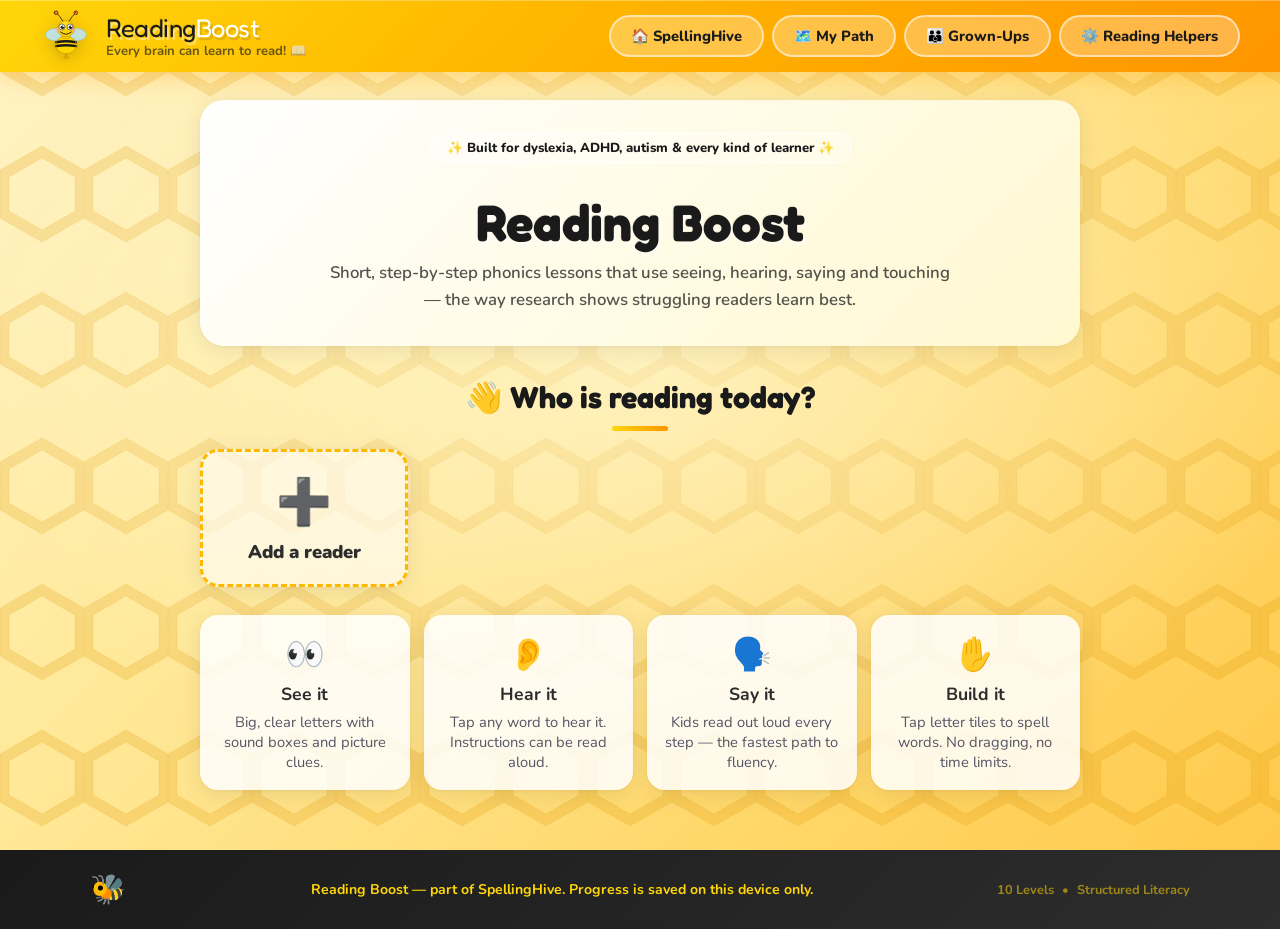
==== reading.html @ 7a314a04 "Add Reading Boost: structured phonics program for kids with learning differences New reading.html pa" ====
<!DOCTYPE html>
<html lang="en">
<head>
  <meta charset="UTF-8" />
  <meta name="viewport" content="width=device-width, initial-scale=1.0" />
  <title>Reading Boost — SpellingHive</title>
  <meta name="description" content="A structured, multisensory phonics program that helps kids with dyslexia, ADHD and other learning differences build reading skills fast." />
  <link rel="preconnect" href="https://fonts.googleapis.com" />
  <link rel="preconnect" href="https://fonts.gstatic.com" crossorigin />
  <link href="https://fonts.googleapis.com/css2?family=Fredoka+One&family=Nunito:wght@400;600;700;800;900&family=Lexend:wght@400;600;700&family=Atkinson+Hyperlegible:wght@400;700&display=swap" rel="stylesheet" />
  <link rel="stylesheet" href="styles.css" />
  <link rel="stylesheet" href="reading.css" />
</head>
<body>

<div class="hc-bg" aria-hidden="true"></div>
<div id="confettiContainer" class="confetti-container" aria-hidden="true"></div>

<!-- ===== HEADER ===== -->
<header class="site-header">
  <div class="header-inner">
    <a class="logo-area" href="index.html">
      <div class="bee-wrap">
        <svg class="bee" viewBox="0 0 160 190" xmlns="http://www.w3.org/2000/svg" aria-label="Happy bee mascot">
          <!-- Wings (behind body) -->
          <ellipse cx="42" cy="90" rx="36" ry="22" fill="rgba(186,230,255,0.85)" stroke="#7ec8f0" stroke-width="2" class="wing-left"/>
          <ellipse cx="118" cy="90" rx="36" ry="22" fill="rgba(186,230,255,0.85)" stroke="#7ec8f0" stroke-width="2" class="wing-right"/>
          <!-- Body -->
          <ellipse cx="80" cy="128" rx="38" ry="32" fill="#FFD700"/>
          <!-- Stripes -->
          <path d="M44 118 Q80 111 116 118" stroke="#1a1a1a" stroke-width="9" fill="none" stroke-linecap="round"/>
          <path d="M43 132 Q80 125 117 132" stroke="#1a1a1a" stroke-width="9" fill="none" stroke-linecap="round"/>
          <!-- Body border -->
          <ellipse cx="80" cy="128" rx="38" ry="32" fill="none" stroke="#c8950a" stroke-width="2.5"/>
          <!-- Stinger -->
          <polygon points="80,159 71,176 89,176" fill="#e6a800" stroke="#b8840a" stroke-width="1.5"/>
          <!-- Neck connector -->
          <ellipse cx="80" cy="94" rx="15" ry="11" fill="#FFD700" stroke="#c8950a" stroke-width="2"/>
          <!-- Head -->
          <circle cx="80" cy="68" r="30" fill="#FFD700" stroke="#c8950a" stroke-width="2.5"/>
          <!-- Forehead shine -->
          <ellipse cx="72" cy="52" rx="10" ry="6" fill="rgba(255,255,255,0.3)" transform="rotate(-15,72,52)"/>
          <!-- Eyes -->
          <circle cx="65" cy="62" r="11" fill="white" stroke="#1a1a1a" stroke-width="2"/>
          <circle cx="95" cy="62" r="11" fill="white" stroke="#1a1a1a" stroke-width="2"/>
          <circle cx="67" cy="63" r="6.5" fill="#1a1a1a"/>
          <circle cx="97" cy="63" r="6.5" fill="#1a1a1a"/>
          <!-- Eye shine -->
          <circle cx="70" cy="60" r="2.5" fill="white"/>
          <circle cx="100" cy="60" r="2.5" fill="white"/>
          <!-- Happy smile -->
          <path d="M60 80 Q80 98 100 80" stroke="#1a1a1a" stroke-width="3.5" fill="none" stroke-linecap="round"/>
          <!-- Rosy cheeks -->
          <circle cx="52" cy="74" r="9" fill="#FF9EAB" opacity="0.45"/>
          <circle cx="108" cy="74" r="9" fill="#FF9EAB" opacity="0.45"/>
          <!-- Antennae -->
          <path d="M68 40 Q58 22 46 12" stroke="#1a1a1a" stroke-width="3" fill="none" stroke-linecap="round"/>
          <circle cx="44" cy="10" r="7" fill="#FF6B35" stroke="#1a1a1a" stroke-width="2"/>
          <path d="M92 40 Q102 22 114 12" stroke="#1a1a1a" stroke-width="3" fill="none" stroke-linecap="round"/>
          <circle cx="116" cy="10" r="7" fill="#FF6B35" stroke="#1a1a1a" stroke-width="2"/>
          <!-- Tiny heart on antenna -->
          <text x="38" y="10" font-size="8" text-anchor="middle">♥</text>
          <text x="114" y="10" font-size="8" text-anchor="middle">♥</text>
        </svg>
      </div>
      <div class="logo-text">
        <div class="logo-title">Reading<span>Boost</span></div>
        <div class="logo-tag">Every brain can learn to read! 📖</div>
      </div>
    </a>

    <nav class="top-nav" aria-label="Main navigation">
      <a class="nav-btn" href="index.html">🏠 SpellingHive</a>
      <button class="nav-btn" id="navMap">🗺️ My Path</button>
      <button class="nav-btn" id="navParent">👪 Grown-Ups</button>
      <button class="nav-btn" id="navSettings" aria-haspopup="dialog">⚙️ Reading Helpers</button>
    </nav>
  </div>
</header>

<!-- ===== PROFILE SCREEN ===== -->
<main id="profileScreen" class="screen rb-screen">
  <div class="inner-wrap">
    <section class="rb-hero">
      <div class="hero-badge">✨ Built for dyslexia, ADHD, autism &amp; every kind of learner ✨</div>
      <h1 class="hero-title">Reading Boost</h1>
      <p class="hero-sub">Short, step-by-step phonics lessons that use seeing, hearing, saying and touching — the way research shows struggling readers learn best.</p>
    </section>

    <h2 class="section-heading">👋 Who is reading today?</h2>
    <div id="profileGrid" class="profile-grid"></div>

    <form id="newProfileForm" class="new-profile hidden" autocomplete="off">
      <h3>Add a reader</h3>
      <label for="newName">First name</label>
      <input id="newName" maxlength="20" required placeholder="e.g. Maya" />
      <fieldset>
        <legend>Pick a buddy</legend>
        <div id="avatarPick" class="avatar-pick"></div>
      </fieldset>
      <div class="row-btns">
        <button type="submit" class="btn-primary">Save reader</button>
        <button type="button" class="btn-outline" id="cancelNewProfile">Cancel</button>
      </div>
    </form>

    <section class="pillars">
      <div class="pillar"><span>👀</span><b>See it</b><p>Big, clear letters with sound boxes and picture clues.</p></div>
      <div class="pillar"><span>👂</span><b>Hear it</b><p>Tap any word to hear it. Instructions can be read aloud.</p></div>
      <div class="pillar"><span>🗣️</span><b>Say it</b><p>Kids read out loud every step — the fastest path to fluency.</p></div>
      <div class="pillar"><span>✋</span><b>Build it</b><p>Tap letter tiles to spell words. No dragging, no time limits.</p></div>
    </section>
  </div>
</main>

<!-- ===== LEVEL MAP ===== -->
<main id="mapScreen" class="screen rb-screen">
  <div class="inner-wrap">
    <div class="screen-topbar">
      <button class="back-btn" id="switchReader"><span class="back-arrow">←</span> Readers</button>
      <h2 class="screen-title" id="mapTitle">My Reading Path</h2>
      <div class="score-pill"><span class="score-star">⭐</span><span id="mapStars">0</span></div>
    </div>

    <div class="today-card" id="todayCard"></div>
    <ol class="level-path" id="levelPath"></ol>
  </div>
</main>

<!-- ===== LESSON ===== -->
<main id="lessonScreen" class="screen rb-screen">
  <div class="inner-wrap">
    <div class="screen-topbar">
      <button class="back-btn" id="quitLesson"><span class="back-arrow">←</span> Stop</button>
      <h2 class="screen-title" id="lessonTitle">Lesson</h2>
      <div class="score-pill"><span class="score-star">⭐</span><span id="lessonStars">0</span></div>
    </div>
    <div class="step-dots" id="stepDots" aria-label="Lesson steps"></div>
    <div id="activity" class="activity" aria-live="polite"></div>
  </div>
</main>

<!-- ===== GROWN-UPS DASHBOARD ===== -->
<main id="parentScreen" class="screen rb-screen">
  <div class="inner-wrap">
    <div class="screen-topbar">
      <button class="back-btn" id="backFromParent"><span class="back-arrow">←</span> Back</button>
      <h2 class="screen-title">👪 Grown-Ups Corner</h2>
    </div>
    <div id="parentBody"></div>
  </div>
</main>

<!-- ===== SETTINGS DIALOG ===== -->
<dialog id="settingsDialog" class="settings-dialog" aria-labelledby="settingsTitle">
  <form method="dialog" id="settingsForm">
    <h2 id="settingsTitle">⚙️ Reading Helpers</h2>
    <p class="settings-note">Try different helpers to find what makes reading feel easiest. Saved for each reader.</p>

    <label class="set-row">Letter style
      <select name="font">
        <option value="default">Friendly (Nunito)</option>
        <option value="lexend">Easy-read (Lexend)</option>
        <option value="atkinson">Extra-clear (Atkinson Hyperlegible)</option>
      </select>
    </label>

    <label class="set-row">Text size
      <select name="size">
        <option value="m">Medium</option>
        <option value="l">Large</option>
        <option value="xl">Extra large</option>
      </select>
    </label>

    <label class="set-row">Spacing
      <select name="spacing">
        <option value="normal">Normal</option>
        <option value="wide">Wide (less crowding)</option>
      </select>
    </label>

    <div class="set-row">Color tint behind words
      <div class="tint-pick" role="radiogroup" aria-label="Color tint">
        <label><input type="radio" name="tint" value="none" /><span class="tint t-none">None</span></label>
        <label><input type="radio" name="tint" value="cream" /><span class="tint t-cream">Cream</span></label>
        <label><input type="radio" name="tint" value="blue" /><span class="tint t-blue">Blue</span></label>
        <label><input type="radio" name="tint" value="green" /><span class="tint t-green">Green</span></label>
        <label><input type="radio" name="tint" value="peach" /><span class="tint t-peach">Peach</span></label>
        <label><input type="radio" name="tint" value="lilac" /><span class="tint t-lilac">Lilac</span></label>
      </div>
    </div>

    <label class="set-row">Voice speed
      <select name="rate">
        <option value="0.6">Slow</option>
        <option value="0.8">Medium</option>
        <option value="1">Normal</option>
      </select>
    </label>

    <label class="set-check"><input type="checkbox" name="autoRead" /> Read instructions out loud</label>
    <label class="set-check"><input type="checkbox" name="ruler" /> Reading ruler (one line at a time)</label>
    <label class="set-check"><input type="checkbox" name="breaks" /> Brain breaks between activities</label>
    <label class="set-check"><input type="checkbox" name="calm" /> Calm mode (no animations or confetti)</label>
    <label class="set-check"><input type="checkbox" name="quick" /> Short lessons (about 5 minutes)</label>

    <div class="set-preview" id="setPreview">The cat sat on a mat.</div>

    <div class="row-btns">
      <button class="btn-primary" value="save">Done</button>
    </div>
  </form>
</dialog>

<div class="toast" id="toast" role="status" aria-live="polite"></div>

<footer class="site-footer">
  <div class="footer-inner">
    <div class="footer-bee">🐝</div>
    <div class="footer-text"><strong>Reading Boost</strong> — part of SpellingHive. Progress is saved on this device only.</div>
    <div class="footer-links"><span>10 Levels</span><span>•</span><span>Structured Literacy</span></div>
  </div>
</footer>

<script src="reading-data.js"></script>
<script src="reading.js"></script>
</body>
</html>
---- styles.css ----
/* ===================================================================
   SpellingHive — Professional Children's Educational Website
   =================================================================== */

/* ===== RESET & FONTS ===== */
*, *::before, *::after { box-sizing: border-box; margin: 0; padding: 0; }

:root {
  /* Bee palette */
  --honey:        #FFD60A;
  --honey-mid:    #FFB800;
  --honey-dark:   #E09600;
  --honey-light:  #FFF8D0;
  --amber:        #FF9500;
  --bee-black:    #1A1A1A;
  --bee-orange:   #FF6B35;

  /* UI colors */
  --white:        #FFFFFF;
  --cream:        #FFFCF0;
  --cream-2:      #FFF9E6;
  --text-dark:    #2D2D2D;
  --text-mid:     #555566;
  --text-light:   #8888A0;

  /* Accent colors */
  --blue:         #4B7BEC;
  --blue-light:   #E8F0FF;
  --purple:       #8854D0;
  --purple-light: #F0EAFF;
  --teal:         #00B894;
  --teal-light:   #E0FFF8;
  --green:        #27AE60;
  --green-light:  #E6F9EE;
  --orange:       #F39C12;
  --orange-light: #FFF3DC;
  --coral:        #E74C3C;
  --coral-light:  #FFECEC;
  --pink:         #E84393;
  --pink-light:   #FFE8F4;
  --navy:         #2C3E7A;
  --navy-light:   #EAF0FF;

  /* Feedback */
  --success:      #00C897;
  --success-bg:   #E0FFF8;
  --error:        #EF476F;
  --error-bg:     #FFE8EE;

  /* Spacing & shape */
  --radius-xl:    24px;
  --radius-lg:    18px;
  --radius-md:    12px;
  --radius-sm:    8px;
  --shadow-card:  0 4px 24px rgba(0,0,0,0.08), 0 1px 4px rgba(0,0,0,0.05);
  --shadow-hover: 0 12px 40px rgba(0,0,0,0.15), 0 4px 12px rgba(0,0,0,0.08);
  --shadow-btn:   0 4px 16px rgba(0,0,0,0.15);

  /* Grade accent colors (CSS custom props used per card) */
  --gc-K:     #8854D0;
  --gc-1:     #4B7BEC;
  --gc-2:     #00B894;
  --gc-3:     #27AE60;
  --gc-4:     #F39C12;
  --gc-5:     #FF9500;
  --gc-6:     #E74C3C;
  --gc-7:     #E84393;
  --gc-8:     #2C3E7A;
}

html { font-size: 16px; scroll-behavior: smooth; }

body {
  font-family: 'Nunito', 'Segoe UI', Arial, sans-serif;
  background: linear-gradient(135deg, #FFF4C7 0%, #FFE99A 35%, #FFD86B 70%, #FFC847 100%);
  color: var(--text-dark);
  min-height: 100vh;
  overflow-x: hidden;
  position: relative;
}

/* ===== HONEYCOMB BACKGROUND ===== */
.hc-bg {
  position: fixed;
  inset: 0;
  z-index: 0;
  pointer-events: none;
  background-image:
    url("data:image/svg+xml,%3Csvg xmlns='http://www.w3.org/2000/svg' width='84' height='146'%3E%3Cpath d='M42 96L0 72V24L42 0l42 24v48L42 96zm0-12l33-19V31L42 12 9 31v34z' fill='%23E09600' fill-opacity='0.22' stroke='%23E09600' stroke-opacity='0.12' stroke-width='1'/%3E%3C/svg%3E");
  background-size: 84px 146px;
}
.hc-bg::after {
  content: '';
  position: absolute;
  inset: 0;
  background: radial-gradient(ellipse 80% 70% at 50% 40%, rgba(255,253,230,0.55) 0%, rgba(255,253,230,0) 70%);
  pointer-events: none;
}

/* ===== FLOATING DECORATIVE ELEMENTS ===== */
.floaters {
  position: fixed;
  inset: 0;
  z-index: 0;
  pointer-events: none;
  overflow: hidden;
}

.floater {
  position: absolute;
  font-size: 1.6rem;
  opacity: 0.35;
  animation: floatDrift 12s ease-in-out infinite;
  user-select: none;
}

.f1 { top: 8%;  left: 5%;   animation-delay: 0s;    animation-duration: 14s; font-size: 1.4rem; }
.f2 { top: 15%; right: 8%;  animation-delay: 2s;    animation-duration: 11s; font-size: 1.2rem; }
.f3 { top: 55%; left: 3%;   animation-delay: 4s;    animation-duration: 16s; font-size: 1.8rem; }
.f4 { top: 70%; right: 4%;  animation-delay: 1s;    animation-duration: 13s; font-size: 1.3rem; }
.f5 { top: 40%; left: 7%;   animation-delay: 6s;    animation-duration: 15s; font-size: 1.5rem; }
.f6 { top: 85%; right: 10%; animation-delay: 3s;    animation-duration: 12s; font-size: 2rem;   }

@keyframes floatDrift {
  0%, 100% { transform: translateY(0) rotate(0deg); }
  33%       { transform: translateY(-18px) rotate(6deg); }
  66%       { transform: translateY(10px) rotate(-4deg); }
}

/* ===== CONFETTI ===== */
.confetti-container {
  position: fixed;
  inset: 0;
  z-index: 9999;
  pointer-events: none;
  overflow: hidden;
}

.confetti-piece {
  position: absolute;
  top: -20px;
  width: 12px;
  height: 12px;
  border-radius: 3px;
  animation: confettiFall linear forwards;
}

@keyframes confettiFall {
  0%   { transform: translateY(0) rotate(0deg) scale(1); opacity: 1; }
  80%  { opacity: 1; }
  100% { transform: translateY(110vh) rotate(720deg) scale(0.5); opacity: 0; }
}

/* ===== SITE HEADER ===== */
.site-header {
  position: sticky;
  top: 0;
  z-index: 100;
  background: linear-gradient(135deg, #FFD60A 0%, #FFB800 40%, #FF9500 100%);
  box-shadow: 0 4px 24px rgba(255, 159, 0, 0.35), 0 1px 0 rgba(255,255,255,0.3) inset;
  padding: 10px 24px;
}

.header-inner {
  max-width: 1200px;
  margin: 0 auto;
  display: flex;
  align-items: center;
  justify-content: space-between;
  gap: 16px;
  flex-wrap: wrap;
}

/* Logo */
.logo-area {
  display: flex;
  align-items: center;
  gap: 14px;
  text-decoration: none;
  cursor: pointer;
}

.bee-wrap {
  width: 52px;
  height: 52px;
  flex-shrink: 0;
  animation: beeBob 3.5s ease-in-out infinite;
  filter: drop-shadow(0 4px 8px rgba(0,0,0,0.18));
}
.bee { width: 100%; height: 100%; }

.wing-left  { animation: wingFlap 0.12s ease-in-out infinite alternate;         transform-origin: 78px 90px; }
.wing-right { animation: wingFlap 0.12s ease-in-out infinite alternate-reverse;  transform-origin: 82px 90px; }

.sparkle  { animation: twinkle 2.2s ease-in-out infinite; }
.sparkle2 { animation: twinkle 3s ease-in-out infinite 0.8s; }

@keyframes beeBob {
  0%, 100% { transform: translateY(0) rotate(-3deg); }
  50%       { transform: translateY(-12px) rotate(3deg); }
}
@keyframes wingFlap {
  from { transform: scaleY(1); }
  to   { transform: scaleY(0.4) scaleX(1.2); }
}
@keyframes twinkle {
  0%, 100% { opacity: 1; transform: scale(1); }
  50%       { opacity: 0.2; transform: scale(0.6); }
}

.logo-text { line-height: 1.1; }

.logo-title {
  font-family: 'Fredoka One', cursive;
  font-size: 1.6rem;
  color: var(--bee-black);
  letter-spacing: -0.5px;
  white-space: nowrap;
  text-shadow: 2px 3px 0 rgba(255,255,255,0.4), -1px -1px 0 rgba(0,0,0,0.08);
}
.logo-title span {
  color: var(--white);
  text-shadow: 2px 3px 0 rgba(0,0,0,0.12);
}
.logo-tag {
  font-size: 0.82rem;
  font-weight: 700;
  color: rgba(26,26,26,0.65);
  margin-top: 2px;
}

/* Nav */
.top-nav { display: flex; gap: 8px; flex-wrap: wrap; }

.nav-btn {
  font-family: 'Nunito', sans-serif;
  background: rgba(255,255,255,0.28);
  border: 2.5px solid rgba(255,255,255,0.55);
  color: var(--bee-black);
  font-weight: 800;
  font-size: 0.92rem;
  padding: 9px 20px;
  border-radius: 50px;
  cursor: pointer;
  transition: all 0.2s cubic-bezier(.34,1.56,.64,1);
  backdrop-filter: blur(4px);
}
.nav-btn:hover, .nav-btn.active {
  background: var(--white);
  border-color: var(--white);
  box-shadow: 0 4px 14px rgba(0,0,0,0.15);
  transform: translateY(-2px) scale(1.04);
}

/* ===== SCREENS ===== */
.screen {
  display: none;
  position: relative;
  z-index: 1;
  animation: screenFadeIn 0.35s ease;
}
.screen.active { display: block; }

@keyframes screenFadeIn {
  from { opacity: 0; transform: translateY(16px); }
  to   { opacity: 1; transform: translateY(0); }
}

.inner-wrap {
  max-width: 1100px;
  margin: 0 auto;
  padding: 28px 24px 80px;
}

/* ===== HERO BANNER ===== */
.hero-banner {
  background: linear-gradient(135deg, #FFD60A 0%, #FFB800 35%, #FF9500 70%, #FF6B35 100%);
  padding: 48px 32px 40px;
  display: flex;
  align-items: center;
  justify-content: space-between;
  gap: 24px;
  position: relative;
  overflow: hidden;
}

.hero-banner::before {
  content: '';
  position: absolute;
  inset: 0;
  background-image: url("data:image/svg+xml,%3Csvg xmlns='http://www.w3.org/2000/svg' width='56' height='97'%3E%3Cpath d='M28 55L0 40V15L28 0l28 15v25L28 55z' fill='rgba(255,255,255,0.07)'/%3E%3C/svg%3E");
  background-size: 56px 97px;
}

.hero-content { position: relative; z-index: 1; flex: 1; max-width: 560px; }

.hero-badge {
  display: inline-block;
  background: rgba(255,255,255,0.28);
  border: 2px solid rgba(255,255,255,0.5);
  color: var(--bee-black);
  font-weight: 800;
  font-size: 0.82rem;
  padding: 5px 16px;
  border-radius: 50px;
  margin-bottom: 16px;
  backdrop-filter: blur(4px);
}

.hero-title {
  font-family: 'Fredoka One', cursive;
  font-size: 3.2rem;
  line-height: 1.1;
  color: var(--bee-black);
  text-shadow: 3px 4px 0 rgba(255,255,255,0.35), -1px -1px 0 rgba(0,0,0,0.06);
  margin-bottom: 14px;
}

.hero-sub {
  font-size: 1.05rem;
  font-weight: 600;
  color: rgba(26,26,26,0.75);
  line-height: 1.6;
  max-width: 480px;
  margin-bottom: 22px;
}

.hero-stats {
  display: flex;
  gap: 10px;
  flex-wrap: wrap;
}

.stat-chip {
  background: rgba(255,255,255,0.35);
  border: 2px solid rgba(255,255,255,0.6);
  color: var(--bee-black);
  font-weight: 800;
  font-size: 0.85rem;
  padding: 6px 14px;
  border-radius: 50px;
  backdrop-filter: blur(4px);
}

.hero-bee-large {
  position: relative;
  z-index: 1;
  width: 130px;
  flex-shrink: 0;
  animation: beeBob 4s ease-in-out infinite;
  filter: drop-shadow(0 8px 18px rgba(0,0,0,0.2));
}
.hero-bee-large svg { width: 100%; height: auto; }

/* ===== SECTION HEADINGS ===== */
.section-heading {
  font-family: 'Fredoka One', cursive;
  font-size: 1.9rem;
  color: var(--bee-black);
  text-align: center;
  margin-bottom: 8px;
  position: relative;
}
.section-heading::after {
  content: '';
  display: block;
  width: 56px;
  height: 5px;
  background: linear-gradient(90deg, var(--honey), var(--amber));
  border-radius: 3px;
  margin: 10px auto 0;
}
.section-sub {
  text-align: center;
  color: var(--text-mid);
  font-size: 1rem;
  font-weight: 600;
  margin-bottom: 28px;
}

/* ===== GAMES PREVIEW SECTION ===== */
.games-preview-section {
  max-width: 1100px;
  margin: 0 auto;
  padding: 48px 24px 0;
}

.games-preview-grid {
  display: grid;
  grid-template-columns: repeat(auto-fit, minmax(260px, 1fr));
  gap: 20px;
  margin-top: 24px;
}

.preview-card {
  background: var(--white);
  border-radius: var(--radius-xl);
  padding: 28px 24px;
  box-shadow: var(--shadow-card);
  transition: all 0.25s cubic-bezier(.34,1.56,.64,1);
  border-top: 5px solid transparent;
  text-align: center;
  position: relative;
  overflow: hidden;
}
.preview-card::before {
  content: '';
  position: absolute;
  top: 0; left: 0; right: 0;
  height: 3px;
  border-radius: 3px 3px 0 0;
}
.pc-blue   { border-top-color: var(--blue); }
.pc-purple { border-top-color: var(--purple); }
.pc-green  { border-top-color: var(--teal); }

.preview-card:hover {
  transform: translateY(-8px);
  box-shadow: var(--shadow-hover);
}
.pc-icon {
  font-size: 2.8rem;
  margin-bottom: 12px;
  filter: drop-shadow(0 2px 4px rgba(0,0,0,0.12));
}
.preview-card h4 {
  font-family: 'Fredoka One', cursive;
  font-size: 1.35rem;
  color: var(--text-dark);
  margin-bottom: 8px;
}
.preview-card p {
  font-size: 0.92rem;
  color: var(--text-mid);
  line-height: 1.6;
  margin-bottom: 14px;
}
.pc-tag {
  display: inline-block;
  font-size: 0.78rem;
  font-weight: 800;
  padding: 4px 14px;
  border-radius: 50px;
  background: var(--honey-light);
  color: var(--honey-dark);
  border: 1.5px solid var(--honey-mid);
}

/* ===== GRADE SECTION ===== */
.grade-section {
  max-width: 1100px;
  margin: 0 auto;
  padding: 48px 24px 0;
}

.grade-grid {
  display: grid;
  grid-template-columns: repeat(auto-fill, minmax(170px, 1fr));
  gap: 16px;
  margin-top: 0;
}

.grade-card {
  position: relative;
  background: var(--white);
  border-radius: var(--radius-xl);
  padding: 28px 16px 22px;
  cursor: pointer;
  text-align: center;
  border: 3px solid transparent;
  box-shadow: var(--shadow-card);
  transition: all 0.25s cubic-bezier(.34,1.56,.64,1);
  overflow: hidden;
  display: flex;
  flex-direction: column;
  align-items: center;
  gap: 6px;
}
.grade-card::after {
  content: '';
  position: absolute;
  inset: 0;
  background: linear-gradient(135deg, rgba(255,255,255,0) 0%, rgba(255,255,255,0.5) 100%);
  opacity: 0;
  transition: opacity 0.2s;
}
.grade-card:hover {
  transform: translateY(-8px) scale(1.04);
  box-shadow: var(--shadow-hover);
}
.grade-card:hover::after { opacity: 1; }
.grade-card:active { transform: translateY(-2px) scale(1.01); }

/* Grade accent colors */
.gc-purple { border-color: var(--purple); }
.gc-blue   { border-color: var(--blue); }
.gc-teal   { border-color: var(--teal); }
.gc-green  { border-color: var(--green); }
.gc-yellow { border-color: var(--honey-mid); }
.gc-orange { border-color: var(--amber); }
.gc-coral  { border-color: var(--coral); }
.gc-pink   { border-color: var(--pink); }
.gc-navy   { border-color: var(--navy); }

.gc-purple:hover { background: linear-gradient(135deg, var(--white), var(--purple-light)); box-shadow: 0 14px 40px rgba(136,84,208,0.25); }
.gc-blue:hover   { background: linear-gradient(135deg, var(--white), var(--blue-light));   box-shadow: 0 14px 40px rgba(75,123,236,0.25); }
.gc-teal:hover   { background: linear-gradient(135deg, var(--white), var(--teal-light));   box-shadow: 0 14px 40px rgba(0,184,148,0.25); }
.gc-green:hover  { background: linear-gradient(135deg, var(--white), var(--green-light));  box-shadow: 0 14px 40px rgba(39,174,96,0.25); }
.gc-yellow:hover { background: linear-gradient(135deg, var(--white), var(--honey-light));  box-shadow: 0 14px 40px rgba(255,184,0,0.25); }
.gc-orange:hover { background: linear-gradient(135deg, var(--white), var(--orange-light)); box-shadow: 0 14px 40px rgba(255,149,0,0.25); }
.gc-coral:hover  { background: linear-gradient(135deg, var(--white), var(--coral-light));  box-shadow: 0 14px 40px rgba(231,76,60,0.25); }
.gc-pink:hover   { background: linear-gradient(135deg, var(--white), var(--pink-light));   box-shadow: 0 14px 40px rgba(232,67,147,0.25); }
.gc-navy:hover   { background: linear-gradient(135deg, var(--white), var(--navy-light));   box-shadow: 0 14px 40px rgba(44,62,122,0.25); }

.gc-ribbon {
  position: absolute;
  top: 10px;
  left: -22px;
  background: var(--honey);
  color: var(--bee-black);
  font-size: 0.66rem;
  font-weight: 900;
  padding: 3px 28px;
  transform: rotate(-35deg);
  text-transform: uppercase;
  letter-spacing: 0.5px;
  box-shadow: 0 2px 6px rgba(0,0,0,0.12);
}
.top-ribbon {
  left: auto;
  right: -22px;
  transform: rotate(35deg);
  background: linear-gradient(135deg, var(--honey), var(--amber));
}

.gc-icon { font-size: 2.6rem; filter: drop-shadow(0 3px 6px rgba(0,0,0,0.1)); }
.gc-name {
  font-family: 'Fredoka One', cursive;
  font-size: 1.1rem;
  color: var(--text-dark);
  line-height: 1.2;
}
.gc-desc {
  font-size: 0.76rem;
  font-weight: 600;
  color: var(--text-light);
  line-height: 1.3;
}
.gc-arrow {
  font-size: 1.1rem;
  font-weight: 900;
  color: var(--honey-mid);
  margin-top: 4px;
  transition: transform 0.2s;
}
.grade-card:hover .gc-arrow { transform: translateX(4px); }

/* ===== HOW IT WORKS ===== */
.how-section {
  max-width: 1100px;
  margin: 0 auto;
  padding: 48px 24px 60px;
}

.how-steps {
  display: flex;
  align-items: center;
  justify-content: center;
  gap: 16px;
  flex-wrap: wrap;
  margin-top: 28px;
}

.how-step {
  background: var(--white);
  border-radius: var(--radius-xl);
  padding: 28px 24px;
  text-align: center;
  box-shadow: var(--shadow-card);
  border: 2px solid var(--honey-light);
  min-width: 160px;
  flex: 1;
  max-width: 220px;
  position: relative;
}

.step-num {
  position: absolute;
  top: -14px;
  left: 50%;
  transform: translateX(-50%);
  width: 30px;
  height: 30px;
  background: linear-gradient(135deg, var(--honey), var(--amber));
  color: var(--bee-black);
  font-weight: 900;
  font-size: 0.9rem;
  border-radius: 50%;
  display: flex;
  align-items: center;
  justify-content: center;
  box-shadow: 0 3px 8px rgba(255,149,0,0.35);
}

.step-icon { font-size: 2.4rem; margin: 8px 0 12px; }

.step-text {
  font-weight: 800;
  font-size: 0.9rem;
  color: var(--text-dark);
}

.how-arrow {
  font-size: 1.8rem;
  color: var(--honey-mid);
  font-weight: 900;
  flex-shrink: 0;
}

/* ===== SCREEN TOPBAR ===== */
.screen-topbar {
  display: flex;
  align-items: center;
  gap: 14px;
  margin-bottom: 10px;
  flex-wrap: wrap;
}

.screen-title {
  font-family: 'Fredoka One', cursive;
  font-size: 1.7rem;
  color: var(--text-dark);
  flex: 1;
  line-height: 1.2;
}

.screen-sub {
  font-size: 0.95rem;
  font-weight: 600;
  color: var(--text-mid);
  margin-bottom: 28px;
}

.back-btn {
  display: inline-flex;
  align-items: center;
  gap: 6px;
  font-family: 'Nunito', sans-serif;
  background: var(--white);
  border: 2.5px solid var(--honey-mid);
  color: var(--text-dark);
  font-weight: 800;
  font-size: 0.9rem;
  padding: 8px 18px;
  border-radius: 50px;
  cursor: pointer;
  transition: all 0.2s;
  box-shadow: 0 2px 8px rgba(0,0,0,0.08);
  white-space: nowrap;
}
.back-btn:hover {
  background: var(--honey-light);
  border-color: var(--honey-dark);
  transform: translateX(-3px);
  box-shadow: 0 4px 14px rgba(255,184,0,0.25);
}
.back-arrow { font-size: 1.1rem; }

.score-pill {
  display: flex;
  align-items: center;
  gap: 6px;
  background: linear-gradient(135deg, var(--bee-black), #333);
  color: var(--honey);
  font-weight: 900;
  font-size: 1rem;
  padding: 8px 20px;
  border-radius: 50px;
  box-shadow: 0 3px 12px rgba(0,0,0,0.2);
  white-space: nowrap;
}
.score-star { font-size: 1.1rem; }

/* ===== PROGRESS BAR ===== */
.progress-wrap {
  position: relative;
  margin-bottom: 28px;
}
.progress-track {
  height: 14px;
  background: rgba(0,0,0,0.08);
  border-radius: 10px;
  overflow: visible;
  position: relative;
}
.progress-fill {
  height: 100%;
  background: linear-gradient(90deg, var(--honey) 0%, var(--amber) 60%, var(--bee-orange) 100%);
  border-radius: 10px;
  transition: width 0.5s cubic-bezier(.34,1.56,.64,1);
  box-shadow: 0 3px 8px rgba(255,149,0,0.4);
  position: relative;
}
.progress-fill::after {
  content: '';
  position: absolute;
  top: 2px; left: 10px; right: 10px;
  height: 4px;
  background: rgba(255,255,255,0.4);
  border-radius: 3px;
}
.progress-bee {
  position: absolute;
  top: -12px;
  left: 0;
  font-size: 1.6rem;
  transition: left 0.5s cubic-bezier(.34,1.56,.64,1);
  filter: drop-shadow(0 2px 4px rgba(0,0,0,0.2));
  pointer-events: none;
  transform: translateX(-50%);
}

/* ===== GAME SELECT ===== */
.game-select-grid {
  display: grid;
  grid-template-columns: repeat(auto-fit, minmax(280px, 1fr));
  gap: 22px;
  margin-top: 8px;
}

.game-sel-card {
  background: var(--white);
  border-radius: var(--radius-xl);
  padding: 28px 24px 24px;
  cursor: pointer;
  text-align: left;
  box-shadow: var(--shadow-card);
  transition: all 0.25s cubic-bezier(.34,1.56,.64,1);
  border: 3px solid transparent;
  position: relative;
  overflow: hidden;
}
.gsc-blue   { border-color: var(--blue); }
.gsc-purple { border-color: var(--purple); }
.gsc-green  { border-color: var(--teal); }

.gsc-blue:hover   { background: var(--blue-light);   box-shadow: 0 14px 40px rgba(75,123,236,0.25);   transform: translateY(-8px) scale(1.02); }
.gsc-purple:hover { background: var(--purple-light); box-shadow: 0 14px 40px rgba(136,84,208,0.25); transform: translateY(-8px) scale(1.02); }
.gsc-green:hover  { background: var(--teal-light);   box-shadow: 0 14px 40px rgba(0,184,148,0.25);   transform: translateY(-8px) scale(1.02); }

.gsc-header {
  display: flex;
  align-items: center;
  justify-content: space-between;
  margin-bottom: 14px;
}
.gsc-icon { font-size: 2.8rem; filter: drop-shadow(0 3px 6px rgba(0,0,0,0.1)); }
.gsc-badge {
  font-size: 0.72rem;
  font-weight: 900;
  padding: 4px 12px;
  border-radius: 50px;
  text-transform: uppercase;
  letter-spacing: 0.5px;
  background: var(--honey-light);
  color: var(--honey-dark);
  border: 1.5px solid var(--honey-mid);
}
.game-sel-card h3 {
  font-family: 'Fredoka One', cursive;
  font-size: 1.45rem;
  color: var(--text-dark);
  margin-bottom: 8px;
}
.game-sel-card p {
  font-size: 0.92rem;
  color: var(--text-mid);
  line-height: 1.6;
  margin-bottom: 18px;
}
.gsc-info {
  display: flex;
  gap: 14px;
  font-size: 0.82rem;
  font-weight: 700;
  color: var(--text-mid);
  margin-bottom: 16px;
}
.gsc-play-btn {
  display: inline-block;
  background: linear-gradient(135deg, var(--honey), var(--amber));
  color: var(--bee-black);
  font-weight: 900;
  font-size: 0.95rem;
  padding: 10px 24px;
  border-radius: 50px;
  box-shadow: 0 4px 14px rgba(255,149,0,0.35);
  transition: all 0.2s;
}
.game-sel-card:hover .gsc-play-btn {
  transform: scale(1.05);
  box-shadow: 0 6px 18px rgba(255,149,0,0.5);
}

/* ===== MATCH GAME ===== */
.match-intro {
  text-align: center;
  font-size: 0.98rem;
  font-weight: 700;
  color: var(--text-mid);
  margin-bottom: 22px;
  background: var(--honey-light);
  border-radius: var(--radius-md);
  padding: 12px 20px;
  border: 2px solid var(--honey-mid);
}

.match-grid {
  display: grid;
  grid-template-columns: 1fr 1fr;
  gap: 20px;
  max-width: 860px;
  margin: 0 auto;
}

@media (max-width: 640px) { .match-grid { grid-template-columns: 1fr; } }

.match-col-label {
  font-size: 0.78rem;
  font-weight: 900;
  text-transform: uppercase;
  letter-spacing: 1.5px;
  color: var(--text-light);
  text-align: center;
  margin-bottom: 10px;
  padding: 6px 12px;
  background: var(--honey-light);
  border-radius: var(--radius-sm);
  border: 1.5px solid var(--honey-mid);
}

.match-item {
  background: var(--white);
  border: 3px solid var(--honey-mid);
  border-radius: var(--radius-md);
  padding: 14px 18px;
  margin-bottom: 10px;
  cursor: pointer;
  font-size: 0.96rem;
  font-weight: 700;
  transition: all 0.2s cubic-bezier(.34,1.56,.64,1);
  text-align: center;
  line-height: 1.45;
  box-shadow: 0 2px 8px rgba(0,0,0,0.06);
  user-select: none;
  min-height: 62px;
  display: flex;
  align-items: center;
  justify-content: center;
}
.match-item:hover:not(.matched):not(.wrong-flash) {
  border-color: var(--amber);
  background: var(--honey-light);
  transform: scale(1.03);
  box-shadow: 0 6px 18px rgba(255,149,0,0.2);
}
.match-item.selected {
  border-color: var(--blue);
  background: var(--blue-light);
  box-shadow: 0 0 0 4px rgba(75,123,236,0.25);
  transform: scale(1.04);
}
.match-item.matched {
  border-color: var(--success);
  background: var(--success-bg);
  color: #007a5a;
  cursor: default;
  opacity: 0.85;
  font-weight: 800;
}
.match-item.wrong-flash {
  border-color: var(--error);
  background: var(--error-bg);
  animation: shake 0.4s ease;
}
@keyframes shake {
  0%, 100% { transform: translateX(0); }
  20%       { transform: translateX(-10px); }
  40%       { transform: translateX(10px); }
  60%       { transform: translateX(-5px); }
  80%       { transform: translateX(5px); }
}

/* ===== CONTEXT CLUES GAME ===== */
.context-card {
  background: var(--white);
  border-radius: var(--radius-xl);
  padding: 32px;
  max-width: 760px;
  margin: 0 auto;
  box-shadow: var(--shadow-card);
  border: 3px solid var(--honey-mid);
}

.round-label {
  display: inline-flex;
  align-items: center;
  gap: 6px;
  font-size: 0.78rem;
  font-weight: 900;
  color: var(--amber);
  text-transform: uppercase;
  letter-spacing: 1px;
  background: var(--orange-light);
  padding: 5px 14px;
  border-radius: 50px;
  margin-bottom: 18px;
  border: 1.5px solid var(--amber);
}

.context-sentence-box {
  font-size: 1.12rem;
  line-height: 1.85;
  color: var(--text-dark);
  background: linear-gradient(135deg, var(--honey-light), var(--cream));
  border-left: 5px solid var(--honey-mid);
  padding: 18px 22px;
  border-radius: var(--radius-md);
  margin-bottom: 22px;
  font-weight: 600;
  box-shadow: 0 2px 8px rgba(255,184,0,0.1);
}
.context-sentence-box .highlight-word {
  background: linear-gradient(135deg, var(--honey), var(--amber));
  color: var(--bee-black);
  font-weight: 900;
  padding: 3px 10px;
  border-radius: 8px;
  box-shadow: 0 2px 6px rgba(255,149,0,0.3);
}

.context-question {
  font-size: 1.05rem;
  font-weight: 800;
  color: var(--text-dark);
  margin-bottom: 18px;
  padding: 10px 14px;
  background: var(--cream);
  border-radius: var(--radius-md);
}

.context-choices {
  display: grid;
  grid-template-columns: 1fr 1fr;
  gap: 12px;
}
@media (max-width: 560px) { .context-choices { grid-template-columns: 1fr; } }

.choice-btn {
  font-family: 'Nunito', sans-serif;
  background: var(--white);
  border: 2.5px solid var(--honey-mid);
  border-radius: var(--radius-md);
  padding: 15px 18px;
  font-size: 0.95rem;
  font-weight: 700;
  color: var(--text-dark);
  cursor: pointer;
  transition: all 0.2s cubic-bezier(.34,1.56,.64,1);
  text-align: left;
  line-height: 1.45;
  display: flex;
  align-items: flex-start;
  gap: 10px;
}
.choice-letter {
  font-weight: 900;
  color: var(--honey-dark);
  background: var(--honey-light);
  border-radius: 6px;
  padding: 1px 7px;
  font-size: 0.88rem;
  flex-shrink: 0;
  margin-top: 1px;
}
.choice-btn:hover:not(:disabled) {
  background: var(--honey-light);
  border-color: var(--amber);
  transform: translateX(5px);
  box-shadow: 0 4px 16px rgba(255,149,0,0.2);
}
.choice-btn.correct {
  background: var(--success-bg);
  border-color: var(--success);
  color: #006a4e;
}
.choice-btn.incorrect {
  background: var(--error-bg);
  border-color: var(--error);
  color: #a0142e;
  animation: shake 0.4s ease;
}
.choice-btn:disabled { cursor: default; }

/* ===== MISSING WORDS GAME ===== */
.missing-card {
  background: var(--white);
  border-radius: var(--radius-xl);
  padding: 32px;
  max-width: 760px;
  margin: 0 auto;
  box-shadow: var(--shadow-card);
  border: 3px solid var(--honey-mid);
}

.missing-sentence {
  font-size: 1.3rem;
  font-weight: 800;
  line-height: 1.9;
  color: var(--text-dark);
  background: linear-gradient(135deg, var(--honey-light), var(--cream));
  border-left: 5px solid var(--honey-mid);
  padding: 20px 24px;
  border-radius: var(--radius-md);
  margin-bottom: 28px;
  text-align: center;
  box-shadow: 0 2px 8px rgba(255,184,0,0.1);
}
.missing-blank {
  display: inline-block;
  min-width: 110px;
  border-bottom: 4px solid var(--honey-dark);
  color: var(--amber);
  font-style: italic;
  padding: 0 8px;
  background: rgba(255,184,0,0.1);
  border-radius: 4px 4px 0 0;
}

.word-choices {
  display: flex;
  flex-wrap: wrap;
  gap: 12px;
  justify-content: center;
}

.word-chip {
  font-family: 'Nunito', sans-serif;
  background: var(--white);
  border: 2.5px solid var(--honey-mid);
  border-radius: 50px;
  padding: 12px 26px;
  font-size: 1rem;
  font-weight: 900;
  color: var(--text-dark);
  cursor: pointer;
  transition: all 0.22s cubic-bezier(.34,1.56,.64,1);
  box-shadow: 0 3px 10px rgba(0,0,0,0.08);
}
.word-chip:hover:not(:disabled) {
  background: linear-gradient(135deg, var(--honey), var(--amber));
  color: var(--bee-black);
  border-color: var(--amber);
  transform: scale(1.1) translateY(-3px);
  box-shadow: 0 8px 22px rgba(255,149,0,0.35);
}
.word-chip.correct {
  background: linear-gradient(135deg, var(--success), #00a77a);
  border-color: #007a5a;
  color: white;
  transform: scale(1.08);
  box-shadow: 0 6px 18px rgba(0,200,151,0.4);
}
.word-chip.incorrect {
  background: var(--error);
  border-color: #c0001e;
  color: white;
  animation: shake 0.4s ease;
}

/* ===== FEEDBACK OVERLAY ===== */
.feedback-box {
  margin-top: 20px;
  min-height: 44px;
  text-align: center;
}

.feedback-text {
  display: inline-block;
  font-size: 1rem;
  font-weight: 800;
  padding: 10px 22px;
  border-radius: var(--radius-md);
}
.feedback-text.correct {
  background: var(--success-bg);
  color: #006a4e;
  border: 2px solid var(--success);
}
.feedback-text.wrong {
  background: var(--error-bg);
  color: #a0142e;
  border: 2px solid var(--error);
}

.next-btn {
  display: block;
  margin: 18px auto 0;
  font-family: 'Nunito', sans-serif;
  background: linear-gradient(135deg, var(--honey), var(--amber));
  border: none;
  border-radius: 50px;
  padding: 14px 44px;
  font-size: 1.05rem;
  font-weight: 900;
  color: var(--bee-black);
  cursor: pointer;
  transition: all 0.22s cubic-bezier(.34,1.56,.64,1);
  box-shadow: 0 5px 18px rgba(255,149,0,0.4);
}
.next-btn:hover {
  transform: translateY(-4px) scale(1.04);
  box-shadow: 0 10px 26px rgba(255,149,0,0.5);
}

/* ===== RESULT AREA ===== */
.result-area {
  text-align: center;
  padding: 40px 20px 20px;
  max-width: 640px;
  margin: 0 auto;
  animation: screenFadeIn 0.4s ease;
}
.result-area.hidden { display: none; }

.result-bee-wrap {
  width: 100px;
  height: 100px;
  margin: 0 auto 20px;
}
.bee-celebrate {
  width: 100%;
  height: 100%;
  animation: celebrate 0.9s ease-in-out infinite;
}
@keyframes celebrate {
  0%, 100% { transform: rotate(-12deg) scale(1);    }
  50%       { transform: rotate(12deg) scale(1.12);  }
}

.result-title {
  font-family: 'Fredoka One', cursive;
  font-size: 2.4rem;
  color: var(--text-dark);
  margin-bottom: 10px;
}
.result-msg {
  font-size: 1.1rem;
  font-weight: 600;
  color: var(--text-mid);
  line-height: 1.6;
  margin-bottom: 22px;
  max-width: 480px;
  margin-left: auto;
  margin-right: auto;
}
.result-stars {
  font-size: 2.6rem;
  margin-bottom: 28px;
  letter-spacing: 6px;
  animation: starPop 0.6s cubic-bezier(.34,1.56,.64,1);
}
@keyframes starPop {
  from { transform: scale(0) rotate(-20deg); opacity: 0; }
  to   { transform: scale(1) rotate(0deg);   opacity: 1; }
}

.result-buttons {
  display: flex;
  gap: 12px;
  justify-content: center;
  flex-wrap: wrap;
}

.btn-primary {
  font-family: 'Nunito', sans-serif;
  background: linear-gradient(135deg, var(--honey), var(--amber));
  border: none;
  border-radius: 50px;
  padding: 14px 32px;
  font-size: 1rem;
  font-weight: 900;
  color: var(--bee-black);
  cursor: pointer;
  transition: all 0.22s cubic-bezier(.34,1.56,.64,1);
  box-shadow: 0 5px 18px rgba(255,149,0,0.4);
}
.btn-primary:hover { transform: translateY(-4px); box-shadow: 0 10px 26px rgba(255,149,0,0.5); }

.btn-secondary {
  font-family: 'Nunito', sans-serif;
  background: var(--white);
  border: 2.5px solid var(--honey-mid);
  border-radius: 50px;
  padding: 12px 28px;
  font-size: 1rem;
  font-weight: 800;
  color: var(--text-dark);
  cursor: pointer;
  transition: all 0.22s;
}
.btn-secondary:hover { background: var(--honey-light); transform: translateY(-3px); box-shadow: 0 6px 18px rgba(0,0,0,0.1); }

.btn-outline {
  font-family: 'Nunito', sans-serif;
  background: transparent;
  border: 2.5px solid rgba(0,0,0,0.15);
  border-radius: 50px;
  padding: 12px 26px;
  font-size: 0.95rem;
  font-weight: 800;
  color: var(--text-mid);
  cursor: pointer;
  transition: all 0.22s;
}
.btn-outline:hover { background: var(--white); border-color: var(--honey-mid); transform: translateY(-2px); }

/* ===== TOAST ===== */
.toast {
  position: fixed;
  bottom: 32px;
  left: 50%;
  transform: translateX(-50%) translateY(100px);
  background: var(--bee-black);
  color: var(--honey);
  font-weight: 900;
  font-size: 1rem;
  padding: 13px 32px;
  border-radius: 50px;
  z-index: 9000;
  transition: transform 0.3s cubic-bezier(.34,1.56,.64,1);
  pointer-events: none;
  white-space: nowrap;
  box-shadow: 0 8px 24px rgba(0,0,0,0.3);
  border: 2.5px solid rgba(255,255,255,0.15);
}
.toast.show { transform: translateX(-50%) translateY(0); }
.toast.toast-correct { background: var(--success); color: white; }
.toast.toast-wrong   { background: var(--error);   color: white; }

/* ===== FOOTER ===== */
.site-footer {
  position: relative;
  z-index: 1;
  background: linear-gradient(135deg, #1a1a1a, #2d2d2d);
  padding: 20px 24px;
}
.footer-inner {
  max-width: 1100px;
  margin: 0 auto;
  display: flex;
  align-items: center;
  justify-content: space-between;
  gap: 16px;
  flex-wrap: wrap;
}
.footer-bee { font-size: 1.8rem; animation: beeBob 3s ease-in-out infinite; }
.footer-text {
  color: var(--honey);
  font-size: 0.88rem;
  font-weight: 700;
  flex: 1;
  text-align: center;
}
.footer-links {
  display: flex;
  gap: 8px;
  font-size: 0.8rem;
  color: rgba(255,214,10,0.55);
  font-weight: 700;
}

/* ===== SCORE POPUP ANIMATION ===== */
.score-pop {
  position: fixed;
  font-size: 1.8rem;
  font-weight: 900;
  color: var(--success);
  pointer-events: none;
  z-index: 8000;
  animation: scorePop 1.2s ease forwards;
  text-shadow: 0 3px 8px rgba(0,0,0,0.2);
}
@keyframes scorePop {
  0%   { transform: translateY(0) scale(0.5); opacity: 0; }
  30%  { transform: translateY(-20px) scale(1.3); opacity: 1; }
  80%  { transform: translateY(-60px) scale(1); opacity: 1; }
  100% { transform: translateY(-90px) scale(0.8); opacity: 0; }
}

/* ===== RESPONSIVE ===== */
@media (max-width: 900px) {
  .hero-bee-large { width: 110px; }
  .hero-title     { font-size: 2.5rem; }
}

@media (max-width: 740px) {
  .hero-banner    { flex-direction: column; text-align: center; padding: 36px 24px; }
  .hero-bee-large { width: 110px; }
  .hero-title     { font-size: 2.2rem; }
  .hero-sub       { max-width: 100%; }
  .hero-stats     { justify-content: center; }
  .logo-title     { font-size: 1.4rem; }
  .bee-wrap       { width: 44px; height: 44px; }
  .grade-grid     { grid-template-columns: repeat(auto-fill, minmax(140px, 1fr)); }
  .how-arrow      { display: none; }
  .how-steps      { gap: 12px; }
  .how-step       { max-width: 100%; }
  .context-card,
  .missing-card   { padding: 22px 16px; }
}

@media (max-width: 520px) {
  .header-inner   { justify-content: center; }
  .top-nav        { justify-content: center; }
  .logo-tag       { display: none; }
  .grade-grid     { grid-template-columns: repeat(3, 1fr); gap: 10px; }
  .gc-icon        { font-size: 2rem; }
  .gc-name        { font-size: 0.9rem; }
  .gc-desc        { display: none; }
  .gc-arrow       { display: none; }
  .gc-ribbon      { font-size: 0.56rem; padding: 2px 22px; }
  .hero-title     { font-size: 1.9rem; }
  .screen-title   { font-size: 1.3rem; }
  .result-title   { font-size: 1.9rem; }
  .context-choices { grid-template-columns: 1fr; }
  .match-grid     { grid-template-columns: 1fr; }
}

/* ===== READING BOOST PROMO ===== */
.boost-banner {
  display: flex;
  align-items: center;
  gap: 18px;
  max-width: 1100px;
  margin: 28px auto 0;
  padding: 20px 26px;
  background: var(--white);
  border: 3px solid var(--purple);
  border-radius: var(--radius-xl);
  box-shadow: var(--shadow-card);
  text-decoration: none;
  color: var(--text-dark);
  transition: transform 0.2s;
}
.boost-banner:hover { transform: translateY(-4px); box-shadow: var(--shadow-hover); }
.boost-icon { font-size: 2.8rem; }
.boost-text { flex: 1; display: flex; flex-direction: column; gap: 4px; }
.boost-text strong { font-family: 'Fredoka One', cursive; font-weight: 400; font-size: 1.4rem; color: var(--purple); }
.boost-text span { color: var(--text-mid); font-weight: 600; }
.boost-go {
  background: var(--purple);
  color: var(--white);
  font-weight: 900;
  padding: 10px 20px;
  border-radius: 50px;
  white-space: nowrap;
}
@media (max-width: 560px) {
  .boost-banner { flex-wrap: wrap; margin: 24px 16px 0; }
}
---- reading.css ----
/* ===================================================================
   Reading Boost — styles (builds on styles.css tokens)
   =================================================================== */

:root {
  --read-font: 'Lexend', 'Nunito', sans-serif;
  --read-size: 1.6rem;
  --read-letter: 0.02em;
  --read-word: 0.12em;
  --read-line: 1.7;
  --tint: #FFFFFF;
}

/* ===== ACCESSIBILITY SETTINGS (classes set on <body>) ===== */
body.rb-font-default  { --read-font: 'Nunito', sans-serif; }
body.rb-font-lexend   { --read-font: 'Lexend', sans-serif; }
body.rb-font-atkinson { --read-font: 'Atkinson Hyperlegible', sans-serif; }

body.rb-size-m  { --read-size: 1.35rem; }
body.rb-size-l  { --read-size: 1.7rem; }
body.rb-size-xl { --read-size: 2.2rem; }

body.rb-space-wide { --read-letter: 0.12em; --read-word: 0.35em; --read-line: 2.1; }

body.rb-tint-none  { --tint: #FFFFFF; }
body.rb-tint-cream { --tint: #FFF6DC; }
body.rb-tint-blue  { --tint: #DCEEFF; }
body.rb-tint-green { --tint: #DDF5E3; }
body.rb-tint-peach { --tint: #FFE4D6; }
body.rb-tint-lilac { --tint: #ECE3FF; }

/* Calm mode: no motion, no floating decorations */
body.rb-calm *, body.rb-calm *::before, body.rb-calm *::after {
  animation: none !important;
  transition: none !important;
}
@media (prefers-reduced-motion: reduce) {
  .rb-screen *, .rb-screen *::before, .rb-screen *::after { animation: none !important; transition: none !important; }
}

a.nav-btn { text-decoration: none; display: inline-block; }
.hidden { display: none !important; }

:focus-visible { outline: 4px solid var(--blue); outline-offset: 3px; }

.rb-screen .inner-wrap { max-width: 920px; margin: 0 auto; padding: 28px 20px 60px; }

/* ===== PROFILE SCREEN ===== */
.rb-hero {
  background: linear-gradient(135deg, var(--white), var(--honey-light));
  border-radius: var(--radius-xl);
  box-shadow: var(--shadow-card);
  padding: 32px;
  margin-bottom: 32px;
  text-align: center;
}
.rb-hero .hero-title { margin: 14px 0 10px; }
.rb-hero .hero-sub { margin: 0 auto; max-width: 620px; }

.profile-grid {
  display: grid;
  grid-template-columns: repeat(auto-fill, minmax(170px, 1fr));
  gap: 16px;
  margin: 18px 0 28px;
}
.profile-card {
  font-family: 'Nunito', sans-serif;
  background: var(--white);
  border: 3px solid var(--honey-mid);
  border-radius: var(--radius-lg);
  padding: 20px 12px;
  display: flex; flex-direction: column; align-items: center; gap: 6px;
  cursor: pointer;
  box-shadow: var(--shadow-card);
  transition: transform .2s;
}
.profile-card:hover { transform: translateY(-4px); }
.add-card { border-style: dashed; background: rgba(255,255,255,0.6); }
.pf-avatar { font-size: 2.8rem; }
.pf-name { font-weight: 900; font-size: 1.15rem; color: var(--text-dark); }
.pf-level { font-size: .85rem; font-weight: 700; color: var(--text-mid); }

.new-profile {
  background: var(--white);
  border-radius: var(--radius-lg);
  padding: 24px;
  box-shadow: var(--shadow-card);
  margin-bottom: 28px;
  display: grid; gap: 10px;
}
.new-profile h3 { font-family: 'Fredoka One', cursive; font-weight: 400; }
.new-profile label { font-weight: 800; }
.new-profile input {
  font: inherit; font-size: 1.2rem;
  padding: 12px 16px; border-radius: var(--radius-md);
  border: 2.5px solid var(--honey-mid);
}
.new-profile fieldset { border: none; }
.new-profile legend { font-weight: 800; margin-bottom: 8px; }
.avatar-pick { display: flex; flex-wrap: wrap; gap: 8px; }
.avatar-btn {
  font-size: 1.8rem; width: 56px; height: 56px;
  border-radius: 50%; border: 3px solid transparent;
  background: var(--cream-2); cursor: pointer;
}
.avatar-btn.chosen { border-color: var(--amber); background: var(--honey-light); }

.row-btns { display: flex; flex-wrap: wrap; gap: 12px; justify-content: center; margin-top: 18px; align-items: center; }

.pillars {
  display: grid;
  grid-template-columns: repeat(auto-fit, minmax(190px, 1fr));
  gap: 14px;
}
.pillar {
  background: rgba(255,255,255,0.85);
  border-radius: var(--radius-lg);
  padding: 18px;
  text-align: center;
  box-shadow: var(--shadow-card);
}
.pillar span { font-size: 2rem; display: block; }
.pillar b { display: block; font-size: 1.1rem; margin: 6px 0; }
.pillar p { color: var(--text-mid); font-size: .92rem; }

/* ===== LEVEL MAP ===== */
.today-card {
  background: var(--white);
  border-radius: var(--radius-xl);
  box-shadow: var(--shadow-card);
  padding: 24px;
  margin: 18px 0 28px;
  border-top: 6px solid var(--amber);
}
.today-main { display: flex; gap: 18px; align-items: center; }
.today-icon { font-size: 3.4rem; }
.today-label { font-weight: 800; color: var(--amber); text-transform: uppercase; font-size: .8rem; letter-spacing: .08em; }
.today-title { font-family: 'Fredoka One', cursive; font-size: 1.6rem; }
.today-focus { color: var(--text-mid); font-weight: 600; }
.today-meta { display: flex; flex-wrap: wrap; gap: 10px; margin: 16px 0; }
.today-meta span {
  background: var(--honey-light); border-radius: 50px;
  padding: 6px 14px; font-weight: 800; font-size: .9rem;
}
.big-go { width: 100%; font-size: 1.3rem; padding: 18px; }

.level-path { list-style: none; display: grid; gap: 12px; }
.level-node {
  width: 100%;
  font-family: 'Nunito', sans-serif;
  display: flex; align-items: center; gap: 14px;
  background: var(--white);
  border: 3px solid var(--honey-mid);
  border-radius: var(--radius-lg);
  padding: 14px 18px;
  cursor: pointer;
  text-align: left;
  transition: transform .2s;
}
.level-node:hover:not([disabled]) { transform: translateX(6px); }
.level-node.mastered { border-color: var(--success); background: var(--success-bg); }
.level-node.locked { opacity: .55; cursor: not-allowed; border-style: dashed; }
.ln-icon { font-size: 2rem; }
.ln-body { flex: 1; display: flex; flex-direction: column; }
.ln-title { font-weight: 900; font-size: 1.1rem; color: var(--text-dark); }
.ln-focus { font-size: .88rem; color: var(--text-mid); font-weight: 600; }
.ln-badge { font-weight: 800; font-size: .85rem; white-space: nowrap; color: var(--text-mid); }

/* ===== LESSON ===== */
.step-dots { display: flex; justify-content: center; gap: 8px; margin: 10px 0 18px; flex-wrap: wrap; }
.dot {
  width: 44px; height: 44px; border-radius: 50%;
  display: grid; place-items: center; font-size: 1.3rem;
  background: rgba(255,255,255,.55); border: 3px solid transparent;
}
.dot.done { background: var(--success-bg); border-color: var(--success); }
.dot.now { background: var(--white); border-color: var(--amber); transform: scale(1.15); }

.act-card {
  background: var(--white);
  border-radius: var(--radius-xl);
  box-shadow: var(--shadow-card);
  padding: 26px;
}
.act-head { display: flex; align-items: center; gap: 12px; }
.act-head h3 { font-family: 'Fredoka One', cursive; font-weight: 400; font-size: 1.6rem; flex: 1; }
.act-icon { font-size: 2rem; }
.say-btn, .inline-say {
  font-size: 1.3rem;
  background: var(--blue-light); border: 2px solid var(--blue);
  border-radius: 50px; padding: 6px 14px; cursor: pointer;
  font-family: inherit; font-weight: 800;
}
.inline-say { font-size: 1rem; padding: 2px 10px; }
.act-instr {
  font-family: var(--read-font);
  font-size: 1.1rem; color: var(--text-mid);
  margin: 10px 0 18px; line-height: 1.6;
}
.counter { text-align: center; font-weight: 800; color: var(--text-light); margin-bottom: 10px; }

/* Text the child actually reads — uses the reader's font & spacing */
.sc-g, .sbox, .tile, .slot, .heart-card, .read-line, .story, .word-chip, .story-q .choice-btn {
  font-family: var(--read-font);
  letter-spacing: var(--read-letter);
}

/* Sound cards */
.sound-card {
  display: flex; flex-direction: column; align-items: center; gap: 8px;
  margin: 0 auto;
  min-width: 240px;
  background: var(--tint);
  border: 4px solid var(--honey-mid);
  border-radius: var(--radius-xl);
  padding: 26px 40px;
  cursor: pointer;
  box-shadow: var(--shadow-card);
}
.sc-g { font-size: calc(var(--read-size) * 2.6); font-weight: 700; line-height: 1; color: var(--text-dark); }
.sc-g .blank { color: var(--text-light); }
.sc-key { font-size: 1.3rem; font-weight: 800; color: var(--text-mid); }

/* Sound boxes (blending) */
.sound-boxes { display: flex; justify-content: center; gap: 10px; flex-wrap: wrap; transition: gap .5s; }
.sound-boxes.blended { gap: 0; }
.sbox {
  min-width: calc(var(--read-size) * 2.2);
  padding: 12px 14px;
  text-align: center;
  font-size: calc(var(--read-size) * 1.6);
  font-weight: 700;
  background: var(--tint);
  border: 3px solid var(--blue);
  border-radius: var(--radius-md);
  cursor: pointer;
  transition: background .2s, transform .2s;
}
.sbox.vowel { border-color: var(--coral); color: var(--coral); }
.sbox.magic-e { border-style: dashed; color: var(--text-light); border-color: var(--purple); position: relative; }
.sbox.magic-e small { position: absolute; top: -12px; right: -8px; font-size: 1rem; }
.sbox.lit, .sbox.tapped { background: var(--honey); transform: translateY(-6px); }
.sound-boxes.blended .sbox { border-radius: 0; }
.sound-boxes.blended .sbox:first-child { border-radius: var(--radius-md) 0 0 var(--radius-md); }
.sound-boxes.blended .sbox:last-child { border-radius: 0 var(--radius-md) var(--radius-md) 0; }

.pic-choices { display: flex; justify-content: center; gap: 16px; margin-top: 22px; flex-wrap: wrap; }
.pic-btn {
  font-size: 3.4rem; width: 110px; height: 110px;
  border-radius: var(--radius-lg);
  border: 3px solid var(--honey-mid);
  background: var(--cream);
  cursor: pointer;
  transition: transform .15s;
}
.pic-btn:hover:not(:disabled) { transform: scale(1.06); }
.pic-btn.correct { border-color: var(--success); background: var(--success-bg); }
.pic-btn.incorrect { border-color: var(--error); background: var(--error-bg); opacity: .5; }

/* Spelling */
.hear-word {
  display: flex; align-items: center; gap: 12px; margin: 0 auto 18px;
  font-family: inherit; font-weight: 900; font-size: 1.2rem;
  background: var(--blue-light); border: 3px solid var(--blue);
  border-radius: var(--radius-lg); padding: 10px 22px; cursor: pointer;
}
.hw-emoji { font-size: 2.6rem; }
.spell-slots { display: flex; justify-content: center; gap: 10px; margin-bottom: 18px; flex-wrap: wrap; }
.slot {
  min-width: calc(var(--read-size) * 2.2); height: calc(var(--read-size) * 2.6);
  display: grid; place-items: center;
  font-size: calc(var(--read-size) * 1.5); font-weight: 700;
  border-bottom: 5px solid var(--text-light);
  background: var(--tint); border-radius: var(--radius-sm) var(--radius-sm) 0 0;
  padding: 0 8px;
}
.slot.filled { border-color: var(--blue); }
.spell-slots.solved .slot { border-color: var(--success); background: var(--success-bg); }
.tile-bank { display: flex; justify-content: center; gap: 10px; flex-wrap: wrap; }
.tile {
  min-width: 64px; min-height: 64px; padding: 6px 12px;
  font-size: calc(var(--read-size) * 1.1); font-weight: 700;
  background: var(--honey-light); border: 3px solid var(--honey-dark);
  border-radius: var(--radius-md); cursor: pointer;
  box-shadow: 0 4px 0 var(--honey-dark);
}
.tile:disabled { opacity: .25; box-shadow: none; cursor: default; }

/* Heart words */
.heart-card {
  margin: 0 auto 10px; width: fit-content;
  background: var(--tint); border: 4px solid var(--pink);
  border-radius: var(--radius-xl); padding: 18px 40px;
  font-size: calc(var(--read-size) * 1.9); font-weight: 700; cursor: pointer;
}
.heart-card.hidden-word span { visibility: hidden; }
.find-q { text-align: center; font-weight: 800; font-size: 1.2rem; margin: 16px 0 12px; font-family: var(--read-font); }
.act-body .word-chip { font-size: calc(var(--read-size) * 0.95); padding: 12px 24px; }

/* Reading lines & stories */
.tinted { background: var(--tint); border-radius: var(--radius-lg); }
.read-line {
  font-size: var(--read-size);
  line-height: var(--read-line);
  word-spacing: var(--read-word);
  padding: 24px; text-align: center;
}
.rw {
  font: inherit; letter-spacing: inherit;
  background: none; border: none; padding: 0 2px; cursor: pointer;
  color: var(--text-dark); border-radius: 6px;
}
.rw:hover { background: rgba(75,123,236,.12); }
.rw.reading { background: var(--honey); box-shadow: 0 0 0 4px var(--honey); }

.story-title { font-family: 'Fredoka One', cursive; font-weight: 400; font-size: 1.5rem; text-align: center; margin-bottom: 12px; }
.story {
  font-size: var(--read-size);
  line-height: var(--read-line);
  word-spacing: var(--read-word);
  padding: 20px 24px;
}
.story-line { padding: 4px 10px; border-radius: var(--radius-sm); transition: opacity .25s, background .25s; }
.story-line.current { background: rgba(255,214,10,.35); box-shadow: inset 5px 0 0 var(--amber); }
/* Reading ruler: dim every line except the current one */
body.rb-ruler .story-line:not(.current) { opacity: .28; }
body.rb-ruler .story:not(:has(.current)) .story-line { opacity: 1; }
.story-q { margin-top: 22px; }

/* Brain break */
.break-card { text-align: center; padding: 10px; }
.break-emoji { font-size: 5rem; animation: beeBob 2.5s ease-in-out infinite; }
.break-text { font-family: var(--read-font); font-size: 1.5rem; font-weight: 700; margin: 12px 0; }
.break-timer {
  font-family: 'Fredoka One', cursive; font-size: 3rem; color: var(--amber);
  margin-bottom: 16px;
}

/* Done */
.done-card { text-align: center; }
.done-avatar { font-size: 4rem; }
.practice-note { margin-top: 14px; font-weight: 700; color: var(--text-mid); font-family: var(--read-font); }

/* ===== SETTINGS DIALOG ===== */
.settings-dialog {
  border: none; border-radius: var(--radius-xl);
  padding: 0; width: min(560px, calc(100vw - 32px));
  max-height: calc(100vh - 40px);
  box-shadow: var(--shadow-hover);
}
.settings-dialog::backdrop { background: rgba(0,0,0,.45); }
.settings-dialog form { padding: 26px; display: grid; gap: 12px; font-family: 'Nunito', sans-serif; }
.settings-dialog h2 { font-family: 'Fredoka One', cursive; font-weight: 400; }
.settings-note { color: var(--text-mid); font-size: .95rem; }
.set-row { display: grid; gap: 6px; font-weight: 800; }
.set-row select {
  font: inherit; font-weight: 700; padding: 10px 12px;
  border-radius: var(--radius-md); border: 2.5px solid var(--honey-mid); background: var(--white);
}
.set-check { display: flex; gap: 10px; align-items: center; font-weight: 700; cursor: pointer; }
.set-check input { width: 22px; height: 22px; accent-color: var(--amber); }
.tint-pick { display: flex; flex-wrap: wrap; gap: 8px; }
.tint-pick input { position: absolute; opacity: 0; }
.tint {
  display: inline-block; padding: 8px 14px; border-radius: 50px;
  border: 3px solid rgba(0,0,0,.12); font-weight: 800; font-size: .9rem; cursor: pointer;
}
.tint-pick input:checked + .tint { border-color: var(--text-dark); }
.tint-pick input:focus-visible + .tint { outline: 4px solid var(--blue); outline-offset: 2px; }
.t-none { background: #FFF; } .t-cream { background: #FFF6DC; } .t-blue { background: #DCEEFF; }
.t-green { background: #DDF5E3; } .t-peach { background: #FFE4D6; } .t-lilac { background: #ECE3FF; }
.set-preview {
  font-family: var(--read-font); font-size: var(--read-size);
  letter-spacing: var(--read-letter); word-spacing: var(--read-word); line-height: var(--read-line);
  background: var(--tint); border-radius: var(--radius-md); padding: 14px 18px; text-align: center;
  cursor: pointer;
}

/* ===== GROWN-UPS ===== */
.parent-card {
  background: var(--white); border-radius: var(--radius-xl);
  box-shadow: var(--shadow-card); padding: 24px; margin-bottom: 22px;
}
.parent-card header { display: flex; align-items: center; gap: 12px; margin-bottom: 14px; }
.parent-card h3 { font-family: 'Fredoka One', cursive; font-weight: 400; font-size: 1.5rem; }
.parent-card h4 { margin: 18px 0 8px; }
.parent-card h4 small { font-weight: 600; color: var(--text-light); }
.kpis { display: grid; grid-template-columns: repeat(auto-fit, minmax(120px, 1fr)); gap: 10px; }
.kpis div { background: var(--honey-light); border-radius: var(--radius-md); padding: 12px; text-align: center; }
.kpis b { display: block; font-size: 1.8rem; font-family: 'Fredoka One', cursive; font-weight: 400; }
.kpis span { font-size: .85rem; font-weight: 700; color: var(--text-mid); }
.lvl-row { display: grid; grid-template-columns: 170px 1fr 48px; gap: 10px; align-items: center; margin: 6px 0; font-weight: 700; font-size: .92rem; }
.lvl-bar { height: 12px; background: #EEE; border-radius: 50px; overflow: hidden; }
.lvl-bar span { display: block; height: 100%; background: var(--honey-mid); border-radius: 50px; }
.lvl-bar span.m { background: var(--success); }
.lvl-pct { text-align: right; }
.recent { padding-left: 20px; color: var(--text-mid); font-weight: 600; }
.place-label { display: flex; gap: 8px; align-items: center; font-weight: 800; flex-wrap: wrap; }
.place-label select { font: inherit; padding: 8px; border-radius: var(--radius-md); border: 2px solid var(--honey-mid); }
.tips ul { padding-left: 20px; display: grid; gap: 8px; margin-bottom: 10px; line-height: 1.55; }
.disclaimer { font-size: .88rem; color: var(--text-light); margin-top: 12px; }

@media (max-width: 560px) {
  .rb-screen .inner-wrap { padding: 20px 16px 50px; }
  .act-card { padding: 18px 14px; }
  .pic-btn { width: 88px; height: 88px; font-size: 2.8rem; }
  .lvl-row { grid-template-columns: 1fr 60px; }
  .lvl-row .lvl-bar { grid-column: 1 / -1; grid-row: 2; }
  .ln-badge { display: none; }
  .sound-card { min-width: 0; width: 100%; padding: 20px; }
}
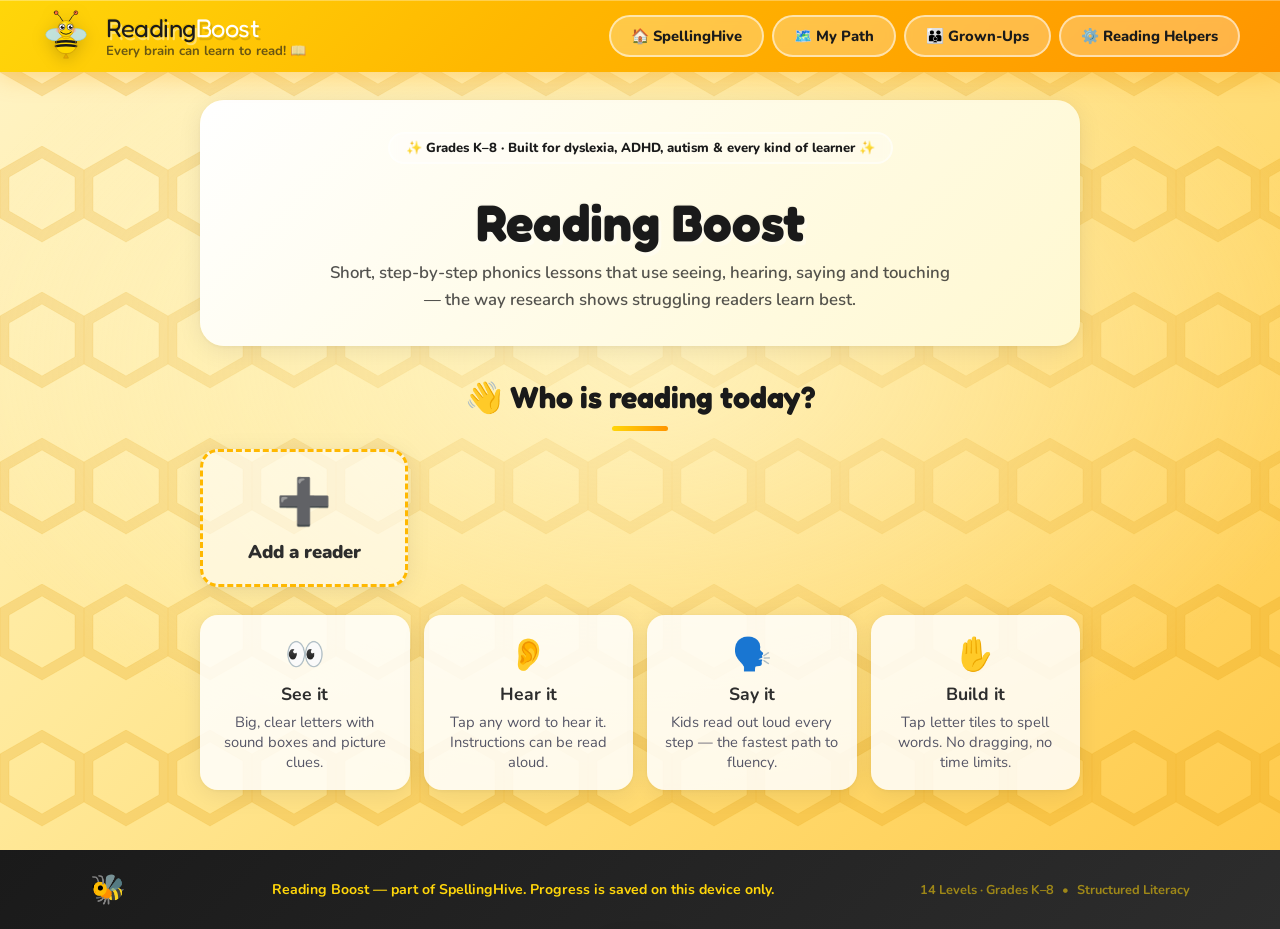
==== commit 4b16a683: "Make Reading Boost adapt to each grade level (K-8) - Readers have a grade; new readers choose a 2-mi" ====
--- a/reading.html
+++ b/reading.html
@@ -82,7 +82,7 @@
 <main id="profileScreen" class="screen rb-screen">
   <div class="inner-wrap">
     <section class="rb-hero">
-      <div class="hero-badge">✨ Built for dyslexia, ADHD, autism &amp; every kind of learner ✨</div>
+      <div class="hero-badge">✨ Grades K–8 · Built for dyslexia, ADHD, autism &amp; every kind of learner ✨</div>
       <h1 class="hero-title">Reading Boost</h1>
       <p class="hero-sub">Short, step-by-step phonics lessons that use seeing, hearing, saying and touching — the way research shows struggling readers learn best.</p>
     </section>
@@ -94,6 +94,18 @@
       <h3>Add a reader</h3>
       <label for="newName">First name</label>
       <input id="newName" maxlength="20" required placeholder="e.g. Maya" />
+      <label for="newGrade">Grade in school</label>
+      <select id="newGrade" required>
+        <option value="K">Kindergarten</option>
+        <option value="1" selected>Grade 1</option>
+        <option value="2">Grade 2</option>
+        <option value="3">Grade 3</option>
+        <option value="4">Grade 4</option>
+        <option value="5">Grade 5</option>
+        <option value="6">Grade 6</option>
+        <option value="7">Grade 7</option>
+        <option value="8">Grade 8</option>
+      </select>
       <fieldset>
         <legend>Pick a buddy</legend>
         <div id="avatarPick" class="avatar-pick"></div>
@@ -111,6 +123,11 @@
       <div class="pillar"><span>✋</span><b>Build it</b><p>Tap letter tiles to spell words. No dragging, no time limits.</p></div>
     </section>
   </div>
+</main>
+
+<!-- ===== STARTING POINT / PLACEMENT ===== -->
+<main id="placeScreen" class="screen rb-screen">
+  <div class="inner-wrap" id="placeBody"></div>
 </main>
 
 <!-- ===== LEVEL MAP ===== -->
@@ -219,10 +236,11 @@
   <div class="footer-inner">
     <div class="footer-bee">🐝</div>
     <div class="footer-text"><strong>Reading Boost</strong> — part of SpellingHive. Progress is saved on this device only.</div>
-    <div class="footer-links"><span>10 Levels</span><span>•</span><span>Structured Literacy</span></div>
+    <div class="footer-links"><span>14 Levels · Grades K–8</span><span>•</span><span>Structured Literacy</span></div>
   </div>
 </footer>
 
+<script src="words-data.js"></script>
 <script src="reading-data.js"></script>
 <script src="reading.js"></script>
 </body>
--- a/reading.css
+++ b/reading.css
@@ -409,3 +409,76 @@
   .ln-badge { display: none; }
   .sound-card { min-width: 0; width: 100%; padding: 20px; }
 }
+
+/* ===== GRADE-AWARE ADDITIONS ===== */
+.new-profile select {
+  font: inherit; font-size: 1.1rem; font-weight: 700;
+  padding: 12px 14px; border-radius: var(--radius-md);
+  border: 2.5px solid var(--honey-mid); background: var(--white);
+}
+
+.place-card { text-align: center; }
+.start-options {
+  display: grid; grid-template-columns: repeat(auto-fit, minmax(190px, 1fr));
+  gap: 14px; margin-top: 22px;
+}
+.start-opt {
+  font-family: 'Nunito', sans-serif;
+  display: flex; flex-direction: column; align-items: center; gap: 6px;
+  background: var(--cream); border: 3px solid var(--honey-mid);
+  border-radius: var(--radius-lg); padding: 20px 14px; cursor: pointer;
+  transition: transform .2s;
+}
+.start-opt:hover { transform: translateY(-4px); }
+.start-opt span { font-size: 2.4rem; }
+.start-opt b { font-size: 1.1rem; color: var(--text-dark); }
+.start-opt small { color: var(--text-mid); font-weight: 700; }
+.start-opt.recommended { border-color: var(--success); background: var(--success-bg); }
+.place-word {
+  font-family: var(--read-font); letter-spacing: var(--read-letter);
+  font-size: calc(var(--read-size) * 2); font-weight: 700;
+  padding: 24px; margin: 8px auto 0; width: fit-content; min-width: 220px;
+}
+
+.link-btn {
+  display: block; margin: 12px auto 0;
+  background: none; border: none; cursor: pointer;
+  font-family: inherit; font-weight: 800; font-size: .95rem;
+  color: var(--blue); text-decoration: underline;
+}
+
+.ln-grade { font-size: .78rem; font-weight: 800; color: var(--text-light); text-transform: uppercase; letter-spacing: .05em; }
+.goal-tag {
+  display: inline-block; margin-left: 6px;
+  background: var(--purple-light); color: var(--purple);
+  border-radius: 50px; padding: 2px 10px; font-size: .78rem; font-weight: 900;
+  vertical-align: middle;
+}
+
+.sc-meaning {
+  font-family: var(--read-font); font-size: 1.05rem; font-weight: 700;
+  color: var(--purple); background: var(--purple-light);
+  border-radius: 50px; padding: 4px 14px;
+}
+.sbox.chunk { border-color: var(--purple); color: var(--text-dark); }
+
+.vocab-word {
+  display: block; margin: 0 auto 14px;
+  font-family: var(--read-font); letter-spacing: var(--read-letter);
+  font-size: calc(var(--read-size) * 1.6); font-weight: 700;
+  background: var(--purple-light); border: 3px solid var(--purple);
+  border-radius: var(--radius-lg); padding: 10px 28px; cursor: pointer;
+}
+.vocab-word span { font-size: 1.2rem; vertical-align: middle; }
+.rw.target { background: var(--purple-light); font-weight: 700; color: var(--purple); }
+.act-body .context-choices { margin-top: 6px; }
+.act-body .choice-btn { font-family: var(--read-font); }
+
+.fine { font-size: .9rem; color: var(--text-mid); margin-top: 6px; line-height: 1.5; }
+.parent-card header { flex-wrap: wrap; }
+.parent-card header h3 { flex: 1; }
+
+/* Older readers (Grades 3–8): calmer, less cartoon-y look */
+body.rb-band-mid .break-emoji, body.rb-band-teen .break-emoji { animation: none; }
+body.rb-band-teen .sound-card, body.rb-band-teen .heart-card { border-width: 3px; }
+body.rb-band-teen .result-stars { display: none; }
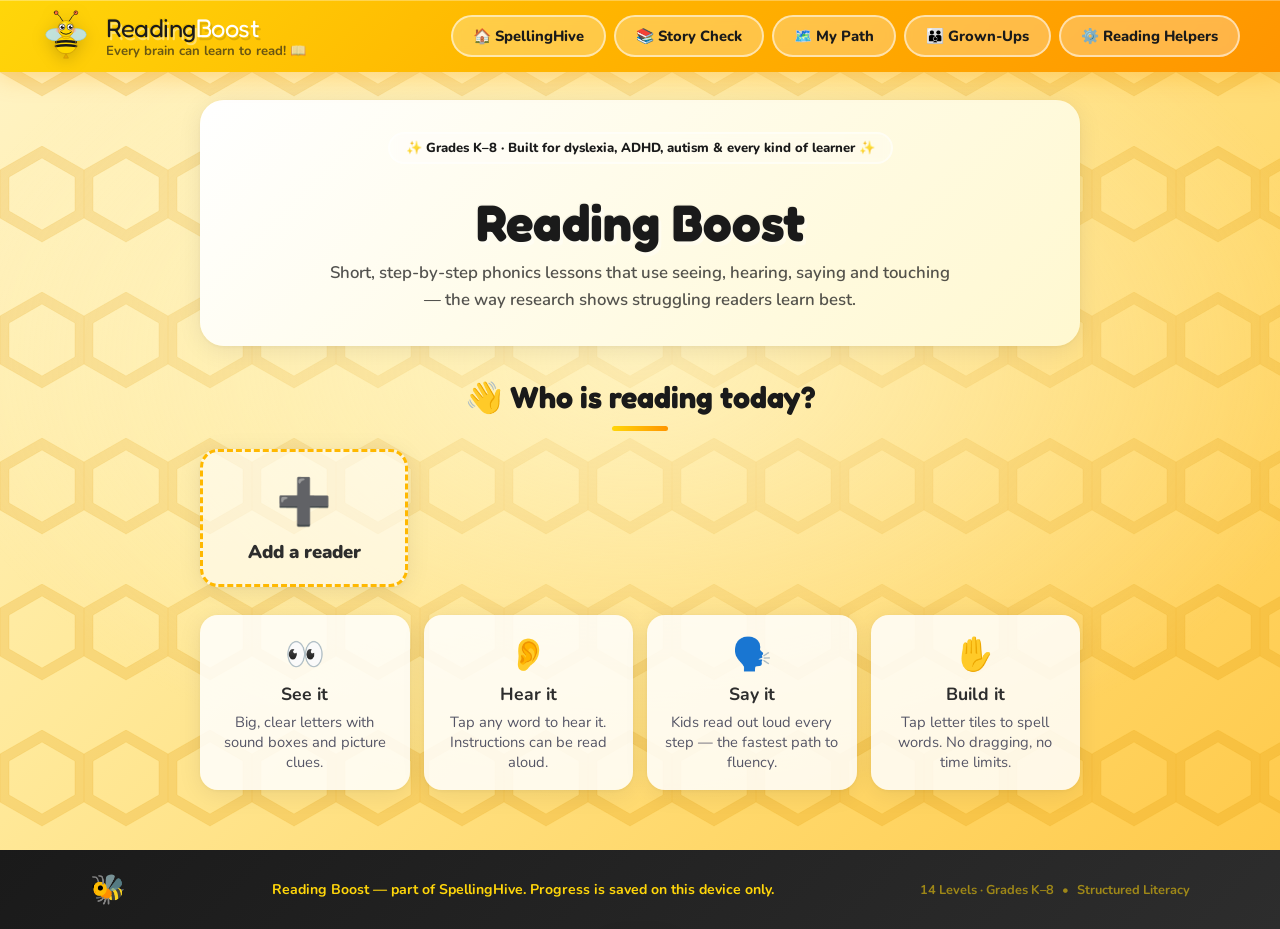
==== commit 5682b8dd: "Add Story Check: K-8 reading passages with test-style questions New stories.html page modeled on thr" ====
--- a/reading.html
+++ b/reading.html
@@ -71,6 +71,7 @@
 
     <nav class="top-nav" aria-label="Main navigation">
       <a class="nav-btn" href="index.html">🏠 SpellingHive</a>
+      <a class="nav-btn" href="stories.html">📚 Story Check</a>
       <button class="nav-btn" id="navMap">🗺️ My Path</button>
       <button class="nav-btn" id="navParent">👪 Grown-Ups</button>
       <button class="nav-btn" id="navSettings" aria-haspopup="dialog">⚙️ Reading Helpers</button>
@@ -221,6 +222,7 @@
     <label class="set-check"><input type="checkbox" name="breaks" /> Brain breaks between activities</label>
     <label class="set-check"><input type="checkbox" name="calm" /> Calm mode (no animations or confetti)</label>
     <label class="set-check"><input type="checkbox" name="quick" /> Short lessons (about 5 minutes)</label>
+    <label class="set-check"><input type="checkbox" name="online" /> 🌐 Add fresh words from the internet</label>
 
     <div class="set-preview" id="setPreview">The cat sat on a mat.</div>
 
@@ -241,6 +243,8 @@
 </footer>
 
 <script src="words-data.js"></script>
+<script src="online-words.js"></script>
+<script src="word-lists.js"></script>
 <script src="reading-data.js"></script>
 <script src="reading.js"></script>
 </body>
--- a/styles.css
+++ b/styles.css
@@ -387,7 +387,7 @@
 
 .games-preview-grid {
   display: grid;
-  grid-template-columns: repeat(auto-fit, minmax(260px, 1fr));
+  grid-template-columns: repeat(auto-fit, minmax(220px, 1fr));
   gap: 20px;
   margin-top: 24px;
 }
@@ -413,6 +413,7 @@
 .pc-blue   { border-top-color: var(--blue); }
 .pc-purple { border-top-color: var(--purple); }
 .pc-green  { border-top-color: var(--teal); }
+.pc-orange { border-top-color: var(--amber); }
 
 .preview-card:hover {
   transform: translateY(-8px);
@@ -723,7 +724,7 @@
 /* ===== GAME SELECT ===== */
 .game-select-grid {
   display: grid;
-  grid-template-columns: repeat(auto-fit, minmax(280px, 1fr));
+  grid-template-columns: repeat(auto-fit, minmax(230px, 1fr));
   gap: 22px;
   margin-top: 8px;
 }
@@ -743,6 +744,7 @@
 .gsc-blue   { border-color: var(--blue); }
 .gsc-purple { border-color: var(--purple); }
 .gsc-green  { border-color: var(--teal); }
+.gsc-orange { border-color: var(--amber); }
 
 .gsc-blue:hover   { background: var(--blue-light);   box-shadow: 0 14px 40px rgba(75,123,236,0.25);   transform: translateY(-8px) scale(1.02); }
 .gsc-purple:hover { background: var(--purple-light); box-shadow: 0 14px 40px rgba(136,84,208,0.25); transform: translateY(-8px) scale(1.02); }
@@ -1369,3 +1371,101 @@
 @media (max-width: 560px) {
   .boost-banner { flex-wrap: wrap; margin: 24px 16px 0; }
 }
+
+/* ===== FRESH INTERNET WORDS ===== */
+.online-bar {
+  display: flex;
+  flex-wrap: wrap;
+  align-items: center;
+  justify-content: center;
+  gap: 10px 18px;
+  margin: -10px auto 24px;
+}
+.online-toggle {
+  display: flex;
+  align-items: center;
+  gap: 10px;
+  background: var(--white);
+  border: 2.5px solid var(--blue);
+  border-radius: 50px;
+  padding: 8px 18px;
+  font-weight: 800;
+  cursor: pointer;
+}
+.online-toggle input { width: 20px; height: 20px; accent-color: var(--blue); }
+.online-status { font-weight: 700; color: var(--text-mid); font-size: 0.92rem; }
+.web-badge { font-size: 0.8em; }
+
+/* ===== MY WORD LISTS ===== */
+.list-card .gc-name { overflow-wrap: anywhere; }
+.add-list-card { border-style: dashed; }
+.list-editor-card {
+  background: var(--white);
+  border-radius: var(--radius-xl);
+  box-shadow: var(--shadow-card);
+  padding: 24px;
+}
+.wl-editor { display: grid; gap: 16px; }
+.wl-lists { display: grid; gap: 10px; }
+.wl-item {
+  display: flex; align-items: center; gap: 10px; flex-wrap: wrap;
+  background: var(--cream-2); border-radius: var(--radius-md); padding: 12px 14px;
+}
+.wl-item-text { flex: 1; min-width: 160px; display: flex; flex-direction: column; }
+.wl-item-text small { color: var(--text-mid); font-weight: 700; }
+.wl-small { padding: 8px 14px; font-size: 0.88rem; }
+.wl-empty, .wl-help { color: var(--text-mid); font-weight: 600; line-height: 1.5; }
+.wl-help code { background: var(--honey-light); padding: 2px 6px; border-radius: 6px; font-weight: 800; }
+.wl-saved { color: var(--green); font-weight: 800; }
+.wl-form { display: grid; gap: 12px; }
+.wl-form label { display: grid; gap: 6px; font-weight: 800; }
+.wl-form input, .wl-form textarea {
+  font: inherit; font-size: 1.05rem; font-weight: 600;
+  padding: 12px 14px; border-radius: var(--radius-md);
+  border: 2.5px solid var(--honey-mid); background: var(--white); color: var(--text-dark);
+  width: 100%;
+}
+.wl-form textarea { resize: vertical; line-height: 1.6; }
+.wl-buttons { display: flex; flex-wrap: wrap; gap: 10px; }
+.wl-status { font-weight: 700; color: var(--text-mid); line-height: 1.5; }
+.wl-editor .hidden { display: none; }
+
+.gsc-disabled { opacity: 0.5; filter: grayscale(0.6); }
+.gsc-disabled:hover { transform: none; }
+.gsc-note {
+  margin-top: 10px; font-size: 0.82rem; font-weight: 800; color: var(--coral);
+}
+
+/* ===== SPELL IT ===== */
+.spell-listen { display: flex; justify-content: center; flex-wrap: wrap; gap: 12px; margin: 10px 0 14px; }
+.spell-hear, .spell-hint {
+  font-family: 'Nunito', sans-serif; font-weight: 900; font-size: 1.1rem; cursor: pointer;
+  border-radius: 50px; padding: 12px 24px;
+  background: var(--blue-light); border: 3px solid var(--blue); color: var(--text-dark);
+}
+.spell-hint { background: var(--purple-light); border-color: var(--purple); font-size: 1rem; }
+.spell-meaning { text-align: center; color: var(--text-mid); font-weight: 700; margin-bottom: 14px; }
+.spell-slots { display: flex; justify-content: center; flex-wrap: wrap; gap: 8px; margin: 10px 0 20px; }
+.spell-slot {
+  width: 48px; height: 58px; display: grid; place-items: center;
+  font-size: 1.8rem; font-weight: 900;
+  border-bottom: 5px solid var(--text-light); background: var(--cream-2);
+  border-radius: 8px 8px 0 0;
+}
+.spell-slot.filled { border-color: var(--blue); }
+.spell-slots.solved .spell-slot { border-color: var(--success); background: var(--success-bg); }
+.spell-bank { display: flex; justify-content: center; flex-wrap: wrap; gap: 10px; }
+.spell-tile {
+  width: 56px; height: 56px; font-size: 1.6rem; font-weight: 900; font-family: 'Nunito', sans-serif;
+  background: var(--honey-light); border: 3px solid var(--honey-dark); border-radius: var(--radius-md);
+  box-shadow: 0 4px 0 var(--honey-dark); cursor: pointer; color: var(--text-dark);
+}
+.spell-tile:disabled { opacity: 0.25; box-shadow: none; cursor: default; }
+.spell-actions { display: flex; justify-content: center; gap: 12px; margin-top: 20px; flex-wrap: wrap; }
+@media (max-width: 560px) {
+  .spell-slot { width: 38px; height: 48px; font-size: 1.4rem; }
+  .spell-tile { width: 48px; height: 48px; font-size: 1.4rem; }
+}
+.story-banner { border-color: var(--teal); margin-top: 16px; }
+.story-banner .boost-text strong { color: var(--teal); }
+.story-banner .boost-go { background: var(--teal); }
--- a/reading.css
+++ b/reading.css
@@ -482,3 +482,16 @@
 body.rb-band-mid .break-emoji, body.rb-band-teen .break-emoji { animation: none; }
 body.rb-band-teen .sound-card, body.rb-band-teen .heart-card { border-width: 3px; }
 body.rb-band-teen .result-stars { display: none; }
+
+/* ===== FRESH INTERNET WORDS ===== */
+.loading-card { text-align: center; font-weight: 800; font-size: 1.2rem; color: var(--text-mid); padding: 48px 20px; }
+
+/* ===== MY WORD LIST STEP ===== */
+.list-word {
+  font-family: var(--read-font); letter-spacing: var(--read-letter);
+  font-size: calc(var(--read-size) * 1.9); font-weight: 700;
+  width: fit-content; min-width: 200px; margin: 0 auto 10px; padding: 18px 36px; text-align: center;
+}
+.list-word.hidden-word { color: transparent; }
+.list-meaning { text-align: center; font-weight: 700; color: var(--text-mid); font-family: var(--read-font); margin-bottom: 8px; }
+.list-go { margin-top: 10px; background: var(--white); }
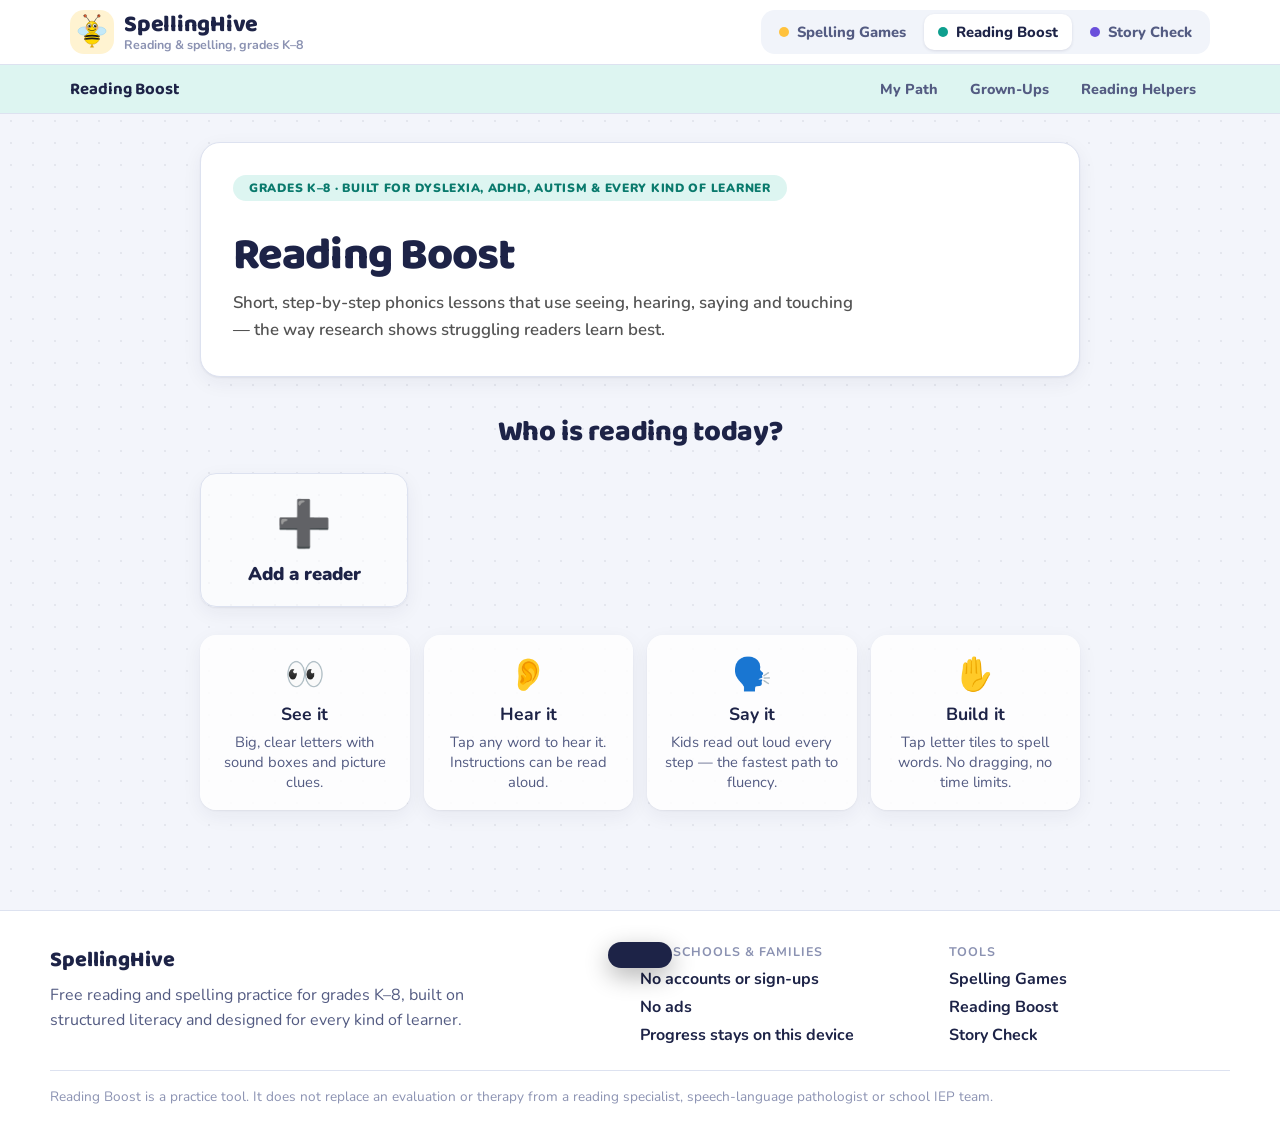
==== commit a0155820: "Redesign SpellingHive for school use - New shared design layer (theme.css): planner-style white shee" ====
--- a/reading.html
+++ b/reading.html
@@ -3,25 +3,25 @@
 <head>
   <meta charset="UTF-8" />
   <meta name="viewport" content="width=device-width, initial-scale=1.0" />
-  <title>Reading Boost — SpellingHive</title>
+  <title>Reading Boost</title>
   <meta name="description" content="A structured, multisensory phonics program that helps kids with dyslexia, ADHD and other learning differences build reading skills fast." />
   <link rel="preconnect" href="https://fonts.googleapis.com" />
   <link rel="preconnect" href="https://fonts.gstatic.com" crossorigin />
-  <link href="https://fonts.googleapis.com/css2?family=Fredoka+One&family=Nunito:wght@400;600;700;800;900&family=Lexend:wght@400;600;700&family=Atkinson+Hyperlegible:wght@400;700&display=swap" rel="stylesheet" />
+  <link href="https://fonts.googleapis.com/css2?family=Baloo+2:wght@500;600;700;800&family=Nunito:wght@400;600;700;800;900&family=Lexend:wght@400;600;700&family=Atkinson+Hyperlegible:wght@400;700&display=swap" rel="stylesheet" />
   <link rel="stylesheet" href="styles.css" />
   <link rel="stylesheet" href="reading.css" />
+  <link rel="stylesheet" href="theme.css" />
 </head>
-<body>
-
-<div class="hc-bg" aria-hidden="true"></div>
+<body data-app="reading">
+
 <div id="confettiContainer" class="confetti-container" aria-hidden="true"></div>
 
 <!-- ===== HEADER ===== -->
 <header class="site-header">
-  <div class="header-inner">
-    <a class="logo-area" href="index.html">
-      <div class="bee-wrap">
-        <svg class="bee" viewBox="0 0 160 190" xmlns="http://www.w3.org/2000/svg" aria-label="Happy bee mascot">
+  <div class="suite-bar">
+    <div class="suite-inner">
+      <a class="brand" href="index.html">
+        <span class="brand-mark"><svg class="bee" viewBox="0 0 160 190" xmlns="http://www.w3.org/2000/svg" aria-label="Happy bee mascot">
           <!-- Wings (behind body) -->
           <ellipse cx="42" cy="90" rx="36" ry="22" fill="rgba(186,230,255,0.85)" stroke="#7ec8f0" stroke-width="2" class="wing-left"/>
           <ellipse cx="118" cy="90" rx="36" ry="22" fill="rgba(186,230,255,0.85)" stroke="#7ec8f0" stroke-width="2" class="wing-right"/>
@@ -61,21 +61,25 @@
           <!-- Tiny heart on antenna -->
           <text x="38" y="10" font-size="8" text-anchor="middle">♥</text>
           <text x="114" y="10" font-size="8" text-anchor="middle">♥</text>
-        </svg>
-      </div>
-      <div class="logo-text">
-        <div class="logo-title">Reading<span>Boost</span></div>
-        <div class="logo-tag">Every brain can learn to read! 📖</div>
-      </div>
-    </a>
-
-    <nav class="top-nav" aria-label="Main navigation">
-      <a class="nav-btn" href="index.html">🏠 SpellingHive</a>
-      <a class="nav-btn" href="stories.html">📚 Story Check</a>
-      <button class="nav-btn" id="navMap">🗺️ My Path</button>
-      <button class="nav-btn" id="navParent">👪 Grown-Ups</button>
-      <button class="nav-btn" id="navSettings" aria-haspopup="dialog">⚙️ Reading Helpers</button>
-    </nav>
+        </svg></span>
+        <span class="brand-text"><span class="brand-name">SpellingHive</span><span class="brand-sub">Reading &amp; spelling, grades K–8</span></span>
+      </a>
+      <nav class="suite-nav" aria-label="SpellingHive tools">
+        <a class="suite-link" data-app="spell" href="index.html"><span class="app-dot" aria-hidden="true"></span>Spelling Games</a>
+        <a class="suite-link" data-app="reading" href="reading.html" aria-current="page"><span class="app-dot" aria-hidden="true"></span>Reading Boost</a>
+        <a class="suite-link" data-app="story" href="stories.html"><span class="app-dot" aria-hidden="true"></span>Story Check</a>
+      </nav>
+    </div>
+  </div>
+  <div class="sub-bar">
+    <div class="sub-inner">
+      <span class="sub-title">Reading Boost</span>
+      <nav class="top-nav" aria-label="Reading Boost sections">
+        <button class="nav-btn" id="navMap">My Path</button>
+        <button class="nav-btn" id="navParent">Grown-Ups</button>
+        <button class="nav-btn" id="navSettings" aria-haspopup="dialog">Reading Helpers</button>
+      </nav>
+    </div>
   </div>
 </header>
 
@@ -83,12 +87,12 @@
 <main id="profileScreen" class="screen rb-screen">
   <div class="inner-wrap">
     <section class="rb-hero">
-      <div class="hero-badge">✨ Grades K–8 · Built for dyslexia, ADHD, autism &amp; every kind of learner ✨</div>
+      <div class="hero-badge">Grades K–8 · Built for dyslexia, ADHD, autism &amp; every kind of learner</div>
       <h1 class="hero-title">Reading Boost</h1>
       <p class="hero-sub">Short, step-by-step phonics lessons that use seeing, hearing, saying and touching — the way research shows struggling readers learn best.</p>
     </section>
 
-    <h2 class="section-heading">👋 Who is reading today?</h2>
+    <h2 class="section-heading">Who is reading today?</h2>
     <div id="profileGrid" class="profile-grid"></div>
 
     <form id="newProfileForm" class="new-profile hidden" autocomplete="off">
@@ -236,15 +240,35 @@
 
 <footer class="site-footer">
   <div class="footer-inner">
-    <div class="footer-bee">🐝</div>
-    <div class="footer-text"><strong>Reading Boost</strong> — part of SpellingHive. Progress is saved on this device only.</div>
-    <div class="footer-links"><span>14 Levels · Grades K–8</span><span>•</span><span>Structured Literacy</span></div>
-  </div>
+    <div class="footer-brand">
+      <b>SpellingHive</b>
+      <p>Free reading and spelling practice for grades K–8, built on structured literacy and designed for every kind of learner.</p>
+    </div>
+    <div class="footer-col">
+      <h4>For schools &amp; families</h4>
+      <ul>
+        <li>No accounts or sign-ups</li>
+        <li>No ads</li>
+        <li>Progress stays on this device</li>
+      </ul>
+    </div>
+    <div class="footer-col">
+      <h4>Tools</h4>
+      <ul>
+        <li><a href="index.html">Spelling Games</a></li>
+        <li><a href="reading.html">Reading Boost</a></li>
+        <li><a href="stories.html">Story Check</a></li>
+      </ul>
+    </div>
+  </div>
+  <p class="footer-note">Reading Boost is a practice tool. It does not replace an evaluation or therapy from a reading specialist, speech-language pathologist or school IEP team.</p>
 </footer>
 
+<script src="ui.js"></script>
 <script src="words-data.js"></script>
 <script src="online-words.js"></script>
 <script src="word-lists.js"></script>
+<script src="comprehension.js"></script>
 <script src="reading-data.js"></script>
 <script src="reading.js"></script>
 </body>
--- a/styles.css
+++ b/styles.css
@@ -211,7 +211,7 @@
 .logo-text { line-height: 1.1; }
 
 .logo-title {
-  font-family: 'Fredoka One', cursive;
+  font-family: var(--display);
   font-size: 1.6rem;
   color: var(--bee-black);
   letter-spacing: -0.5px;
@@ -308,7 +308,7 @@
 }
 
 .hero-title {
-  font-family: 'Fredoka One', cursive;
+  font-family: var(--display);
   font-size: 3.2rem;
   line-height: 1.1;
   color: var(--bee-black);
@@ -354,7 +354,7 @@
 
 /* ===== SECTION HEADINGS ===== */
 .section-heading {
-  font-family: 'Fredoka One', cursive;
+  font-family: var(--display);
   font-size: 1.9rem;
   color: var(--bee-black);
   text-align: center;
@@ -425,7 +425,7 @@
   filter: drop-shadow(0 2px 4px rgba(0,0,0,0.12));
 }
 .preview-card h4 {
-  font-family: 'Fredoka One', cursive;
+  font-family: var(--display);
   font-size: 1.35rem;
   color: var(--text-dark);
   margin-bottom: 8px;
@@ -536,7 +536,7 @@
 
 .gc-icon { font-size: 2.6rem; filter: drop-shadow(0 3px 6px rgba(0,0,0,0.1)); }
 .gc-name {
-  font-family: 'Fredoka One', cursive;
+  font-family: var(--display);
   font-size: 1.1rem;
   color: var(--text-dark);
   line-height: 1.2;
@@ -628,7 +628,7 @@
 }
 
 .screen-title {
-  font-family: 'Fredoka One', cursive;
+  font-family: var(--display);
   font-size: 1.7rem;
   color: var(--text-dark);
   flex: 1;
@@ -769,7 +769,7 @@
   border: 1.5px solid var(--honey-mid);
 }
 .game-sel-card h3 {
-  font-family: 'Fredoka One', cursive;
+  font-family: var(--display);
   font-size: 1.45rem;
   color: var(--text-dark);
   margin-bottom: 8px;
@@ -1151,7 +1151,7 @@
 }
 
 .result-title {
-  font-family: 'Fredoka One', cursive;
+  font-family: var(--display);
   font-size: 2.4rem;
   color: var(--text-dark);
   margin-bottom: 10px;
@@ -1358,7 +1358,7 @@
 .boost-banner:hover { transform: translateY(-4px); box-shadow: var(--shadow-hover); }
 .boost-icon { font-size: 2.8rem; }
 .boost-text { flex: 1; display: flex; flex-direction: column; gap: 4px; }
-.boost-text strong { font-family: 'Fredoka One', cursive; font-weight: 400; font-size: 1.4rem; color: var(--purple); }
+.boost-text strong { font-family: var(--display); font-weight: 400; font-size: 1.4rem; color: var(--purple); }
 .boost-text span { color: var(--text-mid); font-weight: 600; }
 .boost-go {
   background: var(--purple);
@@ -1469,3 +1469,59 @@
 .story-banner { border-color: var(--teal); margin-top: 16px; }
 .story-banner .boost-text strong { color: var(--teal); }
 .story-banner .boost-go { background: var(--teal); }
+
+/* ===== COMPREHENSION EXERCISES (shared by all pages) ===== */
+.cq { display: grid; gap: 12px; }
+.cq-skill { display: flex; align-items: center; justify-content: space-between; gap: 8px; }
+.cq-skill span {
+  background: var(--purple-light); color: var(--purple); font-weight: 900;
+  border-radius: 50px; padding: 5px 14px; font-size: 0.9rem;
+}
+.cq-say {
+  background: var(--blue-light); border: 2px solid var(--blue); border-radius: 50px;
+  padding: 5px 14px; cursor: pointer; font-size: 1.1rem;
+}
+.cq-text {
+  font-family: var(--read-font, var(--passage-font, 'Nunito', sans-serif));
+  font-size: 1.2rem; line-height: 1.8; font-weight: 600;
+  background: var(--tint, var(--cream-2)); border-left: 5px solid var(--honey-mid);
+  border-radius: var(--radius-md); padding: 14px 18px; color: var(--text-dark);
+}
+.cq-clue-mark { background: #FFF07A; border-radius: 4px; padding: 0 2px; box-shadow: 0 0 0 2px #FFE14D; }
+.cq-q { font-weight: 800; font-size: 1.12rem; color: var(--text-dark); }
+.cq-hint { color: var(--text-mid); font-weight: 700; margin-bottom: 8px; }
+.cq-choices { display: grid; gap: 8px; }
+.cq-choices.two { grid-template-columns: 1fr 1fr; }
+.cq-choice, .cq-order-item {
+  display: flex; align-items: center; gap: 10px; text-align: left; width: 100%;
+  font-family: 'Nunito', sans-serif; font-size: 1.05rem; font-weight: 700; color: var(--text-dark);
+  background: var(--white); border: 2.5px solid var(--honey-mid); border-radius: var(--radius-md);
+  padding: 10px 14px; cursor: pointer; transition: border-color .15s;
+}
+.cq-choice:hover:not(:disabled), .cq-order-item:hover:not(:disabled) { border-color: var(--blue); }
+.cq-choice.right, .cq-order-item.right { background: var(--success-bg); border-color: var(--success); }
+.cq-choice.wrong { background: var(--error-bg); border-color: var(--error); opacity: .7; }
+.cq-choice:disabled { cursor: default; }
+.cq-letter, .cq-num {
+  flex-shrink: 0; width: 30px; height: 30px; border-radius: 50%; display: grid; place-items: center;
+  background: var(--honey-light); font-weight: 900; font-size: .95rem;
+}
+.cq-order { display: grid; gap: 8px; margin-bottom: 10px; }
+.cq-num { background: transparent; border: 2px dashed var(--text-light); }
+.cq-order-item.picked { background: var(--blue-light); border-color: var(--blue); }
+.cq-order-item.picked .cq-num { background: var(--blue); color: var(--white); border: none; }
+.cq-check:disabled { opacity: .45; cursor: not-allowed; }
+.cq-clue { margin-top: 10px; padding-top: 12px; border-top: 2px dashed var(--honey-mid); display: grid; gap: 10px; }
+.cq-retry { color: var(--coral); font-weight: 800; }
+.cq-result { border-radius: var(--radius-md); padding: 12px 16px; line-height: 1.5; margin-bottom: 10px; }
+.cq-result.right { background: var(--success-bg); border: 2px solid var(--success); }
+.cq-result.wrong { background: var(--orange-light); border: 2px solid var(--orange); }
+.cq-result p { margin-top: 4px; }
+.cq-tip { color: var(--text-mid); font-size: .92rem; }
+@media (max-width: 560px) { .cq-choices.two { grid-template-columns: 1fr; } }
+
+/* Comprehension game frame in SpellingHive */
+.think-card {
+  background: var(--white); border-radius: var(--radius-xl); box-shadow: var(--shadow-card);
+  padding: 26px; max-width: 760px; margin: 0 auto;
+}
--- a/reading.css
+++ b/reading.css
@@ -88,7 +88,7 @@
   margin-bottom: 28px;
   display: grid; gap: 10px;
 }
-.new-profile h3 { font-family: 'Fredoka One', cursive; font-weight: 400; }
+.new-profile h3 { font-family: var(--display); font-weight: 400; }
 .new-profile label { font-weight: 800; }
 .new-profile input {
   font: inherit; font-size: 1.2rem;
@@ -135,7 +135,7 @@
 .today-main { display: flex; gap: 18px; align-items: center; }
 .today-icon { font-size: 3.4rem; }
 .today-label { font-weight: 800; color: var(--amber); text-transform: uppercase; font-size: .8rem; letter-spacing: .08em; }
-.today-title { font-family: 'Fredoka One', cursive; font-size: 1.6rem; }
+.today-title { font-family: var(--display); font-size: 1.6rem; }
 .today-focus { color: var(--text-mid); font-weight: 600; }
 .today-meta { display: flex; flex-wrap: wrap; gap: 10px; margin: 16px 0; }
 .today-meta span {
@@ -183,7 +183,7 @@
   padding: 26px;
 }
 .act-head { display: flex; align-items: center; gap: 12px; }
-.act-head h3 { font-family: 'Fredoka One', cursive; font-weight: 400; font-size: 1.6rem; flex: 1; }
+.act-head h3 { font-family: var(--display); font-weight: 400; font-size: 1.6rem; flex: 1; }
 .act-icon { font-size: 2rem; }
 .say-btn, .inline-say {
   font-size: 1.3rem;
@@ -313,7 +313,7 @@
 .rw:hover { background: rgba(75,123,236,.12); }
 .rw.reading { background: var(--honey); box-shadow: 0 0 0 4px var(--honey); }
 
-.story-title { font-family: 'Fredoka One', cursive; font-weight: 400; font-size: 1.5rem; text-align: center; margin-bottom: 12px; }
+.story-title { font-family: var(--display); font-weight: 400; font-size: 1.5rem; text-align: center; margin-bottom: 12px; }
 .story {
   font-size: var(--read-size);
   line-height: var(--read-line);
@@ -332,7 +332,7 @@
 .break-emoji { font-size: 5rem; animation: beeBob 2.5s ease-in-out infinite; }
 .break-text { font-family: var(--read-font); font-size: 1.5rem; font-weight: 700; margin: 12px 0; }
 .break-timer {
-  font-family: 'Fredoka One', cursive; font-size: 3rem; color: var(--amber);
+  font-family: var(--display); font-size: 3rem; color: var(--amber);
   margin-bottom: 16px;
 }
 
@@ -350,7 +350,7 @@
 }
 .settings-dialog::backdrop { background: rgba(0,0,0,.45); }
 .settings-dialog form { padding: 26px; display: grid; gap: 12px; font-family: 'Nunito', sans-serif; }
-.settings-dialog h2 { font-family: 'Fredoka One', cursive; font-weight: 400; }
+.settings-dialog h2 { font-family: var(--display); font-weight: 400; }
 .settings-note { color: var(--text-mid); font-size: .95rem; }
 .set-row { display: grid; gap: 6px; font-weight: 800; }
 .set-row select {
@@ -382,12 +382,12 @@
   box-shadow: var(--shadow-card); padding: 24px; margin-bottom: 22px;
 }
 .parent-card header { display: flex; align-items: center; gap: 12px; margin-bottom: 14px; }
-.parent-card h3 { font-family: 'Fredoka One', cursive; font-weight: 400; font-size: 1.5rem; }
+.parent-card h3 { font-family: var(--display); font-weight: 400; font-size: 1.5rem; }
 .parent-card h4 { margin: 18px 0 8px; }
 .parent-card h4 small { font-weight: 600; color: var(--text-light); }
 .kpis { display: grid; grid-template-columns: repeat(auto-fit, minmax(120px, 1fr)); gap: 10px; }
 .kpis div { background: var(--honey-light); border-radius: var(--radius-md); padding: 12px; text-align: center; }
-.kpis b { display: block; font-size: 1.8rem; font-family: 'Fredoka One', cursive; font-weight: 400; }
+.kpis b { display: block; font-size: 1.8rem; font-family: var(--display); font-weight: 400; }
 .kpis span { font-size: .85rem; font-weight: 700; color: var(--text-mid); }
 .lvl-row { display: grid; grid-template-columns: 170px 1fr 48px; gap: 10px; align-items: center; margin: 6px 0; font-weight: 700; font-size: .92rem; }
 .lvl-bar { height: 12px; background: #EEE; border-radius: 50px; overflow: hidden; }
@@ -495,3 +495,10 @@
 .list-word.hidden-word { color: transparent; }
 .list-meaning { text-align: center; font-weight: 700; color: var(--text-mid); font-family: var(--read-font); margin-bottom: 8px; }
 .list-go { margin-top: 10px; background: var(--white); }
+
+/* ===== THINK ABOUT IT ===== */
+#thinkArea .cq-text { font-size: calc(var(--read-size) * 0.75); letter-spacing: var(--read-letter); word-spacing: var(--read-word); }
+.talk-card { text-align: center; display: grid; gap: 12px; justify-items: center; padding: 10px; }
+.talk-icon { font-size: 3.4rem; }
+.talk-label { font-weight: 900; color: var(--purple); text-transform: uppercase; letter-spacing: .06em; font-size: .85rem; }
+.talk-prompt { font-family: var(--read-font); font-size: calc(var(--read-size) * 0.95); font-weight: 700; max-width: 560px; }
--- a/theme.css
+++ b/theme.css
@@ -0,0 +1,377 @@
+/* ===================================================================
+   SpellingHive design layer — loaded last on every page.
+   Layout concept: a school planner. Clean white sheets on a soft blue
+   paper ground, one app bar for the whole suite, and a color tab for
+   each tool (Spelling Games = sunflower, Reading Boost = teal,
+   Story Check = violet) so kids always know where they are.
+   Deliberately a single light theme: a bright classroom look on every
+   device, with every color set explicitly.
+   =================================================================== */
+
+:root {
+  color-scheme: light;
+
+  /* Palette */
+  --paper:      #F3F5FB;   /* page ground: cool notebook paper */
+  --sheet:      #FFFFFF;   /* cards and panels */
+  --ink:        #1D2347;   /* text and headings: deep school navy */
+  --ink-soft:   #535B82;   /* secondary text */
+  --ink-faint:  #8B92B2;   /* captions */
+  --line:       #DDE2F0;   /* hairlines and borders */
+  --sun:        #FFC23D;   /* brand accent and Spelling Games */
+  --sun-deep:   #C98A00;
+  --sun-soft:   #FFF3D1;
+  --teal-app:   #0E9F8E;   /* Reading Boost */
+  --teal-soft:  #DDF5F1;
+  --violet-app: #6A4FDB;   /* Story Check */
+  --violet-soft:#ECE8FD;
+  --coral-app:  #E8584C;   /* stop, delete, errors */
+
+  /* Type */
+  --display: 'Baloo 2', 'Nunito', 'Trebuchet MS', sans-serif;
+  --body:    'Nunito', 'Segoe UI', Arial, sans-serif;
+
+  /* Shape */
+  --radius-xl: 20px;
+  --radius-lg: 16px;
+  --radius-md: 12px;
+  --radius-sm: 8px;
+  --shadow-card:  0 1px 2px rgba(29, 35, 71, 0.06), 0 6px 20px rgba(29, 35, 71, 0.06);
+  --shadow-hover: 0 2px 4px rgba(29, 35, 71, 0.08), 0 14px 32px rgba(29, 35, 71, 0.12);
+  --shadow-btn:   0 2px 0 rgba(29, 35, 71, 0.18);
+
+  /* Older component tokens, remapped onto the palette */
+  --white: #FFFFFF;
+  --cream: #F8F9FD;
+  --cream-2: #F1F4FA;
+  --honey: var(--sun);
+  --honey-mid: #E9C46A;
+  --honey-dark: var(--sun-deep);
+  --honey-light: var(--sun-soft);
+  --amber: #F5A524;
+  --bee-black: var(--ink);
+  --text-dark: var(--ink);
+  --text-mid: var(--ink-soft);
+  --text-light: var(--ink-faint);
+  --blue: #3C66DD;
+  --blue-light: #E6EDFF;
+  --purple: var(--violet-app);
+  --purple-light: var(--violet-soft);
+  --teal: var(--teal-app);
+  --teal-light: var(--teal-soft);
+  --navy: var(--ink);
+
+  /* The current tool's color (set per page below) */
+  --app: var(--sun);
+  --app-deep: var(--sun-deep);
+  --app-soft: var(--sun-soft);
+  --app-ink: var(--ink);
+}
+body[data-app="reading"] { --app: var(--teal-app); --app-deep: #0A7A6D; --app-soft: var(--teal-soft); --app-ink: #FFFFFF; }
+body[data-app="story"]   { --app: var(--violet-app); --app-deep: #5039B5; --app-soft: var(--violet-soft); --app-ink: #FFFFFF; }
+
+/* ===== Base ===== */
+html { scroll-padding-top: 130px; }
+body {
+  font-family: var(--body);
+  color: var(--ink);
+  background-color: var(--paper);
+  /* faint dot grid, like planner paper */
+  background-image: radial-gradient(rgba(29, 35, 71, 0.07) 1px, transparent 1.2px);
+  background-size: 22px 22px;
+}
+h1, h2, h3, h4 { text-wrap: balance; }
+.hc-bg, .floaters { display: none; }
+:focus-visible { outline: 3px solid var(--blue); outline-offset: 3px; }
+::selection { background: var(--sun-soft); }
+
+/* ===== App bar: brand + suite tabs ===== */
+.site-header {
+  position: sticky;
+  top: env(safe-area-inset-top, 0px);
+  z-index: 100;
+  background: none;
+  box-shadow: none;
+  padding: 0;
+}
+.suite-bar { background: var(--sheet); border-bottom: 1px solid var(--line); }
+.suite-inner, .sub-inner {
+  max-width: 1180px;
+  margin: 0 auto;
+  padding-inline: 20px;
+  display: flex;
+  align-items: center;
+  gap: 16px;
+  flex-wrap: wrap;
+}
+.suite-inner { min-height: 64px; justify-content: space-between; padding-block: 6px; }
+.brand { display: flex; align-items: center; gap: 10px; text-decoration: none; color: var(--ink); }
+.brand-mark {
+  width: 44px; height: 44px; border-radius: 14px; background: var(--sun-soft);
+  display: grid; place-items: center; flex-shrink: 0;
+}
+.brand-mark .bee { width: 36px; height: 36px; }
+.brand-text { display: flex; flex-direction: column; line-height: 1.05; }
+.brand-name { font-family: var(--display); font-weight: 800; font-size: 1.45rem; letter-spacing: -0.01em; }
+.brand-sub { font-size: 0.78rem; font-weight: 700; color: var(--ink-faint); }
+
+.suite-nav { display: flex; gap: 4px; flex-wrap: wrap; background: var(--cream-2); padding: 4px; border-radius: 14px; }
+.suite-link {
+  display: inline-flex; align-items: center; gap: 8px;
+  padding: 8px 14px; border-radius: 10px;
+  font-weight: 800; font-size: 0.92rem; color: var(--ink-soft); text-decoration: none;
+  transition: background .15s, color .15s;
+}
+.suite-link:hover { background: var(--sheet); color: var(--ink); }
+.suite-link[aria-current="page"] { background: var(--sheet); color: var(--ink); box-shadow: 0 1px 3px rgba(29, 35, 71, 0.12); }
+.app-dot { width: 10px; height: 10px; border-radius: 50%; background: var(--sun); flex-shrink: 0; }
+.suite-link[data-app="reading"] .app-dot { background: var(--teal-app); }
+.suite-link[data-app="story"] .app-dot { background: var(--violet-app); }
+
+/* Section bar for the current tool */
+.sub-bar { background: var(--app-soft); border-bottom: 1px solid var(--line); }
+.sub-inner { min-height: 48px; padding-block: 6px; }
+.sub-title { font-family: var(--display); font-weight: 700; font-size: 1.05rem; color: var(--ink); margin-right: auto; }
+.top-nav { display: flex; gap: 4px; flex-wrap: wrap; }
+.nav-btn {
+  font-family: var(--body); font-weight: 800; font-size: 0.9rem;
+  background: transparent; border: none; color: var(--ink-soft);
+  padding: 7px 14px; border-radius: 999px; cursor: pointer;
+  backdrop-filter: none; transition: background .15s, color .15s;
+}
+.nav-btn:hover { background: rgba(255, 255, 255, 0.7); color: var(--ink); transform: none; box-shadow: none; border: none; }
+.nav-btn.active { background: var(--ink); color: #FFFFFF; transform: none; box-shadow: none; border: none; }
+
+/* ===== Type ===== */
+.section-heading { font-family: var(--display); font-weight: 800; font-size: 1.8rem; color: var(--ink); letter-spacing: -0.01em; }
+.section-heading::after { display: none; }
+.section-sub { color: var(--ink-soft); }
+.screen-title { font-family: var(--display); font-weight: 800; color: var(--ink); letter-spacing: -0.01em; }
+.hero-title { font-family: var(--display); font-weight: 800; color: var(--ink); letter-spacing: -0.02em; text-shadow: none; }
+.result-title { font-family: var(--display); font-weight: 800; color: var(--ink); }
+.eyebrow {
+  font-size: 0.8rem; font-weight: 900; letter-spacing: 0.08em; text-transform: uppercase; color: var(--app-deep);
+}
+
+/* ===== Buttons ===== */
+.btn-primary, .next-btn {
+  font-family: var(--body); font-weight: 900;
+  background: var(--app); color: var(--app-ink);
+  border: none; border-radius: 14px; box-shadow: var(--shadow-btn);
+  text-decoration: none; display: inline-flex; align-items: center; justify-content: center; gap: 8px;
+  transition: transform .12s, box-shadow .12s, filter .12s;
+}
+.next-btn { display: flex; width: fit-content; margin: 18px auto 0; padding: 13px 34px; }
+.btn-primary:hover, .next-btn:hover { transform: translateY(-1px); filter: brightness(1.04); box-shadow: 0 3px 0 rgba(29, 35, 71, 0.2); }
+.btn-primary:active, .next-btn:active { transform: translateY(1px); box-shadow: none; }
+.btn-secondary {
+  font-family: var(--body); font-weight: 800; color: var(--ink);
+  background: var(--sheet); border: 2px solid var(--line); border-radius: 14px;
+  text-decoration: none; display: inline-flex; align-items: center; justify-content: center; gap: 8px;
+}
+.btn-secondary:hover { background: var(--cream-2); border-color: var(--ink-faint); transform: none; box-shadow: none; }
+.btn-outline { border-radius: 14px; border: 2px solid var(--line); color: var(--ink-soft); }
+.btn-outline:hover { background: var(--sheet); border-color: var(--ink-faint); transform: none; }
+.btn-danger {
+  font-family: var(--body); font-weight: 900; font-size: 1rem; cursor: pointer;
+  background: var(--coral-app); color: #FFFFFF; border: none; border-radius: 14px;
+  padding: 12px 24px; box-shadow: var(--shadow-btn);
+}
+.back-btn { border-radius: 12px; border: 2px solid var(--line); background: var(--sheet); color: var(--ink); box-shadow: none; }
+.back-btn:hover { border-color: var(--ink-faint); transform: none; box-shadow: none; }
+.score-pill { background: var(--ink); color: #FFFFFF; border-radius: 12px; box-shadow: none; }
+
+/* ===== Cards ===== */
+.grade-card, .preview-card, .game-sel-card, .profile-card, .level-node, .sc-card, .tool-card, .sc-mode {
+  border-radius: var(--radius-lg);
+}
+.grade-card, .game-sel-card, .preview-card {
+  border: 1.5px solid var(--line);
+  box-shadow: var(--shadow-card);
+  transition: transform .18s, box-shadow .18s, border-color .18s;
+}
+.grade-card:hover, .game-sel-card:hover, .preview-card:hover {
+  transform: translateY(-3px); box-shadow: var(--shadow-hover); border-color: var(--ink-faint);
+}
+.preview-card { border-top-width: 1.5px; text-align: left; padding: 22px; }
+.pc-blue, .pc-purple, .pc-green, .pc-orange { border-top-color: var(--line); }
+.gc-icon, .gsc-icon, .pc-icon {
+  width: 60px; height: 60px; border-radius: 18px; display: grid; place-items: center;
+  font-size: 1.9rem; filter: none; background: var(--cream-2);
+}
+.pc-icon { margin: 0 0 12px; }
+.gc-purple .gc-icon { background: var(--violet-soft); }
+.gc-blue .gc-icon { background: var(--blue-light); }
+.gc-teal .gc-icon, .gc-green .gc-icon { background: var(--teal-soft); }
+.gc-yellow .gc-icon, .gc-orange .gc-icon { background: var(--sun-soft); }
+.gc-coral .gc-icon, .gc-pink .gc-icon { background: #FDE8E6; }
+.gc-navy .gc-icon { background: #E3E7F5; }
+.gsc-blue .gsc-icon { background: var(--blue-light); }
+.gsc-purple .gsc-icon { background: var(--violet-soft); }
+.gsc-green .gsc-icon { background: var(--teal-soft); }
+.gsc-orange .gsc-icon { background: var(--sun-soft); }
+.gc-ribbon, .top-ribbon {
+  background: var(--ink); color: #FFFFFF; box-shadow: none; font-weight: 900; letter-spacing: 0.04em;
+}
+.gc-name, .gsc-header + h3, .game-sel-card h3, .preview-card h4 { font-family: var(--display); font-weight: 800; color: var(--ink); }
+.gsc-badge, .pc-tag {
+  background: var(--cream-2); color: var(--ink-soft); border: none; font-weight: 900;
+  letter-spacing: 0.04em; text-transform: uppercase; font-size: 0.72rem;
+}
+.gsc-play-btn { background: var(--ink); color: #FFFFFF; border-radius: 12px; box-shadow: none; }
+.game-sel-card:hover .gsc-play-btn { background: var(--sun); color: var(--ink); }
+.gc-arrow { color: var(--ink-faint); }
+
+/* ===== Home: hero ===== */
+.hero {
+  max-width: 1180px; margin: 28px auto 0; padding-inline: 20px;
+  display: grid; grid-template-columns: minmax(0, 1.25fr) minmax(0, 1fr); gap: 32px; align-items: center;
+}
+.hero-copy { display: grid; gap: 14px; justify-items: start; min-width: 0; }
+.hero .hero-title { font-size: clamp(2.1rem, 5vw, 3.4rem); line-height: 1.05; margin: 0; max-width: 16ch; }
+.hero .hero-sub { font-size: 1.15rem; line-height: 1.6; color: var(--ink-soft); max-width: 52ch; margin: 0; }
+.hero-actions { display: flex; gap: 12px; flex-wrap: wrap; margin-top: 6px; }
+.hero-actions .btn-primary, .hero-actions .btn-secondary { padding: 14px 26px; font-size: 1.05rem; }
+.hero-art { position: relative; aspect-ratio: 1 / 1; max-width: 360px; width: 100%; justify-self: center; }
+.hero-sun {
+  position: absolute; inset: 8%; border-radius: 50%;
+  background: radial-gradient(circle at 35% 30%, #FFE08A, var(--sun) 70%);
+  box-shadow: 0 0 0 14px var(--sun-soft), 0 0 0 28px rgba(255, 194, 61, 0.12);
+}
+.hero-bee { position: absolute; inset: 14%; animation: beeBob 4s ease-in-out infinite; }
+.hero-bee svg { width: 100%; height: 100%; }
+.sticker {
+  position: absolute; font-family: var(--display); font-weight: 800; font-size: 1.15rem;
+  background: var(--sheet); color: var(--ink); border-radius: 14px; padding: 6px 14px;
+  box-shadow: var(--shadow-card); border: 1.5px solid var(--line);
+}
+.sticker.s1 { top: 6%; left: 0; transform: rotate(-8deg); color: var(--coral-app); }
+.sticker.s2 { bottom: 10%; left: 4%; transform: rotate(6deg); color: var(--teal-app); }
+.sticker.s3 { top: 14%; right: 0; transform: rotate(8deg); color: var(--sun-deep); }
+
+/* ===== Home: the three tools ===== */
+.tools-section {
+  max-width: 1180px; margin: 36px auto 0; padding-inline: 20px;
+  display: grid; grid-template-columns: repeat(auto-fit, minmax(240px, 1fr)); gap: 16px;
+}
+.tool-card {
+  --tc: var(--sun); --tc-soft: var(--sun-soft);
+  display: grid; gap: 8px; align-content: start; text-decoration: none; color: var(--ink);
+  background: var(--sheet); border: 1.5px solid var(--line); padding: 22px;
+  box-shadow: var(--shadow-card); transition: transform .18s, box-shadow .18s;
+}
+.tool-card[data-app="reading"] { --tc: var(--teal-app); --tc-soft: var(--teal-soft); }
+.tool-card[data-app="story"] { --tc: var(--violet-app); --tc-soft: var(--violet-soft); }
+.tool-card:hover { transform: translateY(-3px); box-shadow: var(--shadow-hover); }
+.tool-icon { width: 52px; height: 52px; border-radius: 16px; background: var(--tc-soft); display: grid; place-items: center; font-size: 1.6rem; }
+.tool-name { font-family: var(--display); font-weight: 800; font-size: 1.35rem; }
+.tool-desc { color: var(--ink-soft); line-height: 1.5; }
+.tool-go { font-weight: 900; color: var(--tc); margin-top: 4px; }
+.tool-go::after { content: ' →'; }
+.tool-card[data-app="spell"] .tool-go { color: var(--sun-deep); }
+
+/* Home sections */
+.games-preview-section, .grade-section, .trust-section { max-width: 1180px; margin-inline: auto; padding-inline: 20px; }
+.games-preview-section { margin-top: 48px; }
+.grade-section { margin-top: 48px; }
+.trust-section { margin-block: 48px 64px; }
+.trust-grid { display: grid; grid-template-columns: repeat(auto-fit, minmax(230px, 1fr)); gap: 16px; margin-top: 20px; }
+.trust-item { background: var(--sheet); border: 1.5px solid var(--line); border-radius: var(--radius-lg); padding: 20px; }
+.trust-item b { font-family: var(--display); font-size: 1.15rem; display: block; margin-bottom: 6px; }
+.trust-item p { color: var(--ink-soft); line-height: 1.55; }
+
+/* ===== Game screens ===== */
+.progress-track { background: #E3E7F5; }
+.progress-fill { background: var(--sun); }
+.match-item, .choice-btn, .word-chip { border-width: 2px; border-color: var(--line); border-radius: 14px; }
+.match-item.selected, .choice-btn:hover:not(:disabled), .word-chip:hover:not(:disabled) { border-color: var(--blue); }
+.context-card, .missing-card, .result-area { border-radius: var(--radius-xl); box-shadow: var(--shadow-card); border: 1.5px solid var(--line); }
+.round-label { background: var(--cream-2); color: var(--ink-soft); border: none; }
+.online-toggle { border: 2px solid var(--line); border-radius: 14px; }
+
+/* ===== Reading Boost & Story Check surfaces ===== */
+.rb-hero, .sc-hero {
+  background: var(--sheet); border: 1.5px solid var(--line); box-shadow: var(--shadow-card); text-align: left;
+}
+.rb-hero .hero-title, .sc-hero .hero-title { font-size: clamp(2rem, 4.5vw, 2.8rem); }
+.rb-hero .hero-sub, .sc-hero .hero-sub { margin: 0; }
+.hero-badge {
+  background: var(--app-soft); color: var(--app-deep); border: none; box-shadow: none;
+  font-weight: 900; text-transform: uppercase; letter-spacing: 0.06em; font-size: 0.75rem;
+}
+.act-card, .today-card, .parent-card, .sc-panel, .sc-passage, .sc-question-pane, .new-profile, .list-editor-card {
+  border: 1.5px solid var(--line); box-shadow: var(--shadow-card);
+}
+.today-card { border-top: 1.5px solid var(--line); }
+.today-label { color: var(--app-deep); }
+.level-node { border-width: 1.5px; border-color: var(--line); }
+.level-node:hover:not([disabled]) { border-color: var(--app); }
+.level-node.mastered { border-color: var(--teal-app); }
+.profile-card { border: 1.5px solid var(--line); }
+.profile-card:hover { border-color: var(--app); }
+.dot.now { border-color: var(--app); }
+.sc-mode { border-width: 1.5px; border-color: var(--line); box-shadow: var(--shadow-card); }
+.sc-mode:hover { border-color: var(--violet-app); }
+.sc-mode b { font-family: var(--display); font-weight: 800; }
+.sc-tools { border: 1.5px solid var(--line); }
+.sc-tool { border-width: 1.5px; border-color: var(--line); background: var(--cream-2); }
+.sc-tool[aria-pressed="true"] { background: var(--ink); border-color: var(--ink); }
+
+/* ===== In-page confirmation dialog (ui.js) ===== */
+.ui-confirm-back {
+  position: fixed; inset: 0; z-index: 10000; background: rgba(29, 35, 71, 0.45);
+  display: grid; place-items: center; padding: 16px;
+}
+.ui-confirm {
+  background: var(--sheet); color: var(--ink); border-radius: var(--radius-xl);
+  padding: 24px; max-width: 420px; width: 100%; box-shadow: var(--shadow-hover);
+  display: grid; gap: 18px;
+}
+.ui-confirm p { font-size: 1.1rem; font-weight: 700; line-height: 1.5; }
+.ui-confirm-actions { display: flex; justify-content: flex-end; gap: 10px; flex-wrap: wrap; }
+.ui-confirm-actions button { padding: 12px 22px; font-size: 1rem; cursor: pointer; }
+
+/* ===== Toast ===== */
+.toast { background: var(--ink); color: #FFFFFF; border: none; border-radius: 14px; }
+
+/* ===== Footer ===== */
+.site-footer { background: var(--sheet); border-top: 1px solid var(--line); padding: 32px 20px 24px; margin-top: 40px; }
+.site-footer .footer-inner {
+  max-width: 1180px; margin: 0 auto;
+  display: grid; grid-template-columns: minmax(0, 2fr) repeat(2, minmax(0, 1fr)); gap: 28px; align-items: start;
+}
+.footer-brand b { font-family: var(--display); font-size: 1.35rem; font-weight: 800; color: var(--ink); }
+.footer-brand p { color: var(--ink-soft); line-height: 1.55; margin-top: 6px; max-width: 46ch; }
+.footer-col h4 { font-size: 0.78rem; text-transform: uppercase; letter-spacing: 0.08em; color: var(--ink-faint); margin-bottom: 8px; }
+.footer-col ul { list-style: none; display: grid; gap: 6px; padding: 0; margin: 0; }
+.footer-col li, .footer-col a { color: var(--ink); font-weight: 700; text-decoration: none; }
+.footer-col a:hover { text-decoration: underline; }
+.footer-note { max-width: 1180px; margin: 24px auto 0; padding-top: 16px; border-top: 1px solid var(--line); color: var(--ink-faint); font-size: 0.85rem; line-height: 1.5; }
+
+/* Headings line up with the content they introduce */
+.games-preview-section .section-heading, .grade-section .section-heading, .trust-section .section-heading,
+.games-preview-section .section-sub, .grade-section .section-sub, .trust-section .section-sub,
+.sc-panel > .section-heading, .sc-panel > .section-sub { text-align: left; }
+
+/* ===== Small screens ===== */
+@media (max-width: 760px) {
+  html { scroll-padding-top: 16px; }
+  /* On phones the bar scrolls away so lessons get the whole screen */
+  .site-header { position: static; }
+  .suite-inner { flex-wrap: nowrap; gap: 10px; min-height: 56px; }
+  .brand-sub, .brand-name { display: none; }
+  .brand-mark { width: 40px; height: 40px; }
+  .suite-nav { flex-wrap: nowrap; overflow-x: auto; scrollbar-width: none; min-width: 0; }
+  .suite-nav::-webkit-scrollbar { display: none; }
+  .suite-link { padding: 7px 10px; font-size: 0.85rem; white-space: nowrap; }
+  .sub-inner { justify-content: center; }
+  .sub-title { display: none; }
+  .hero { grid-template-columns: 1fr; text-align: left; margin-top: 20px; }
+  .hero-art { max-width: 220px; grid-row: 1; }
+  .site-footer .footer-inner { grid-template-columns: 1fr; }
+}
+
+@media (prefers-reduced-motion: reduce) {
+  .hero-bee, .bee-wrap, .footer-bee, .wing-left, .wing-right { animation: none !important; }
+  .grade-card, .game-sel-card, .tool-card, .btn-primary, .next-btn { transition: none; }
+}
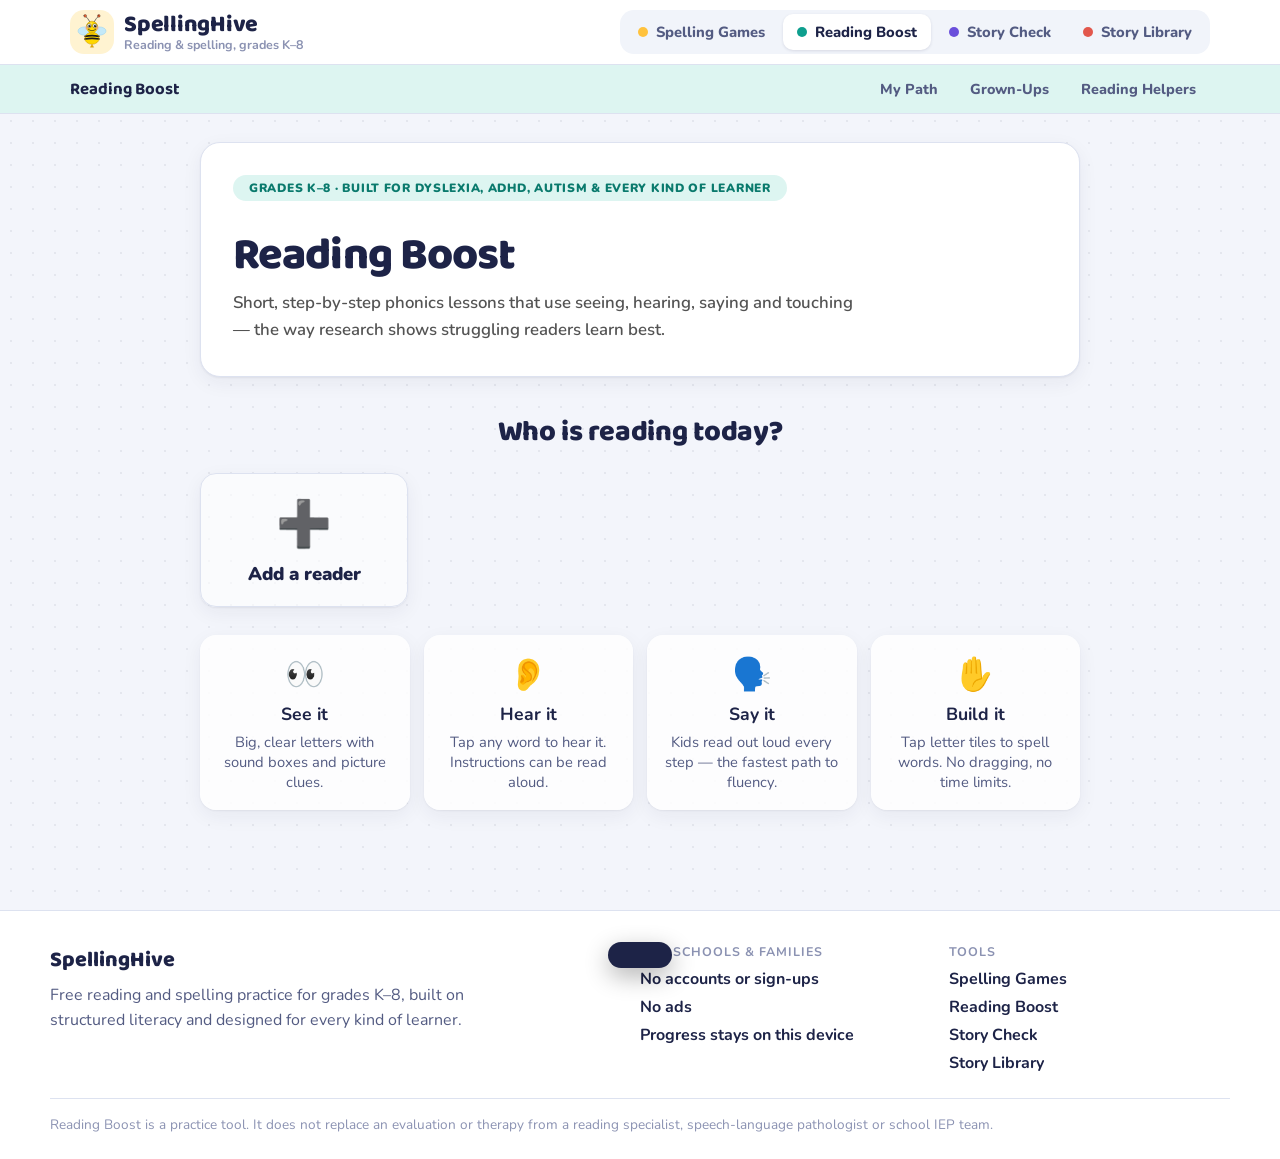
==== commit aa0f0706: "Add Story Library: free stories by grade, plus new stories on request New library.html page: - Nine " ====
--- a/reading.html
+++ b/reading.html
@@ -68,6 +68,7 @@
         <a class="suite-link" data-app="spell" href="index.html"><span class="app-dot" aria-hidden="true"></span>Spelling Games</a>
         <a class="suite-link" data-app="reading" href="reading.html" aria-current="page"><span class="app-dot" aria-hidden="true"></span>Reading Boost</a>
         <a class="suite-link" data-app="story" href="stories.html"><span class="app-dot" aria-hidden="true"></span>Story Check</a>
+        <a class="suite-link" data-app="library" href="library.html"><span class="app-dot" aria-hidden="true"></span>Story Library</a>
       </nav>
     </div>
   </div>
@@ -258,6 +259,7 @@
         <li><a href="index.html">Spelling Games</a></li>
         <li><a href="reading.html">Reading Boost</a></li>
         <li><a href="stories.html">Story Check</a></li>
+        <li><a href="library.html">Story Library</a></li>
       </ul>
     </div>
   </div>
--- a/theme.css
+++ b/theme.css
@@ -69,6 +69,7 @@
 }
 body[data-app="reading"] { --app: var(--teal-app); --app-deep: #0A7A6D; --app-soft: var(--teal-soft); --app-ink: #FFFFFF; }
 body[data-app="story"]   { --app: var(--violet-app); --app-deep: #5039B5; --app-soft: var(--violet-soft); --app-ink: #FFFFFF; }
+body[data-app="library"] { --app: #E2574C; --app-deep: #B53F35; --app-soft: #FDE9E6; --app-ink: #FFFFFF; }
 
 /* ===== Base ===== */
 html { scroll-padding-top: 130px; }
@@ -82,6 +83,7 @@
 }
 h1, h2, h3, h4 { text-wrap: balance; }
 .hc-bg, .floaters { display: none; }
+[hidden] { display: none !important; }
 :focus-visible { outline: 3px solid var(--blue); outline-offset: 3px; }
 ::selection { background: var(--sun-soft); }
 
@@ -127,6 +129,7 @@
 .app-dot { width: 10px; height: 10px; border-radius: 50%; background: var(--sun); flex-shrink: 0; }
 .suite-link[data-app="reading"] .app-dot { background: var(--teal-app); }
 .suite-link[data-app="story"] .app-dot { background: var(--violet-app); }
+.suite-link[data-app="library"] .app-dot { background: #E2574C; }
 
 /* Section bar for the current tool */
 .sub-bar { background: var(--app-soft); border-bottom: 1px solid var(--line); }
@@ -262,6 +265,7 @@
 }
 .tool-card[data-app="reading"] { --tc: var(--teal-app); --tc-soft: var(--teal-soft); }
 .tool-card[data-app="story"] { --tc: var(--violet-app); --tc-soft: var(--violet-soft); }
+.tool-card[data-app="library"] { --tc: #E2574C; --tc-soft: #FDE9E6; }
 .tool-card:hover { transform: translateY(-3px); box-shadow: var(--shadow-hover); }
 .tool-icon { width: 52px; height: 52px; border-radius: 16px; background: var(--tc-soft); display: grid; place-items: center; font-size: 1.6rem; }
 .tool-name { font-family: var(--display); font-weight: 800; font-size: 1.35rem; }
